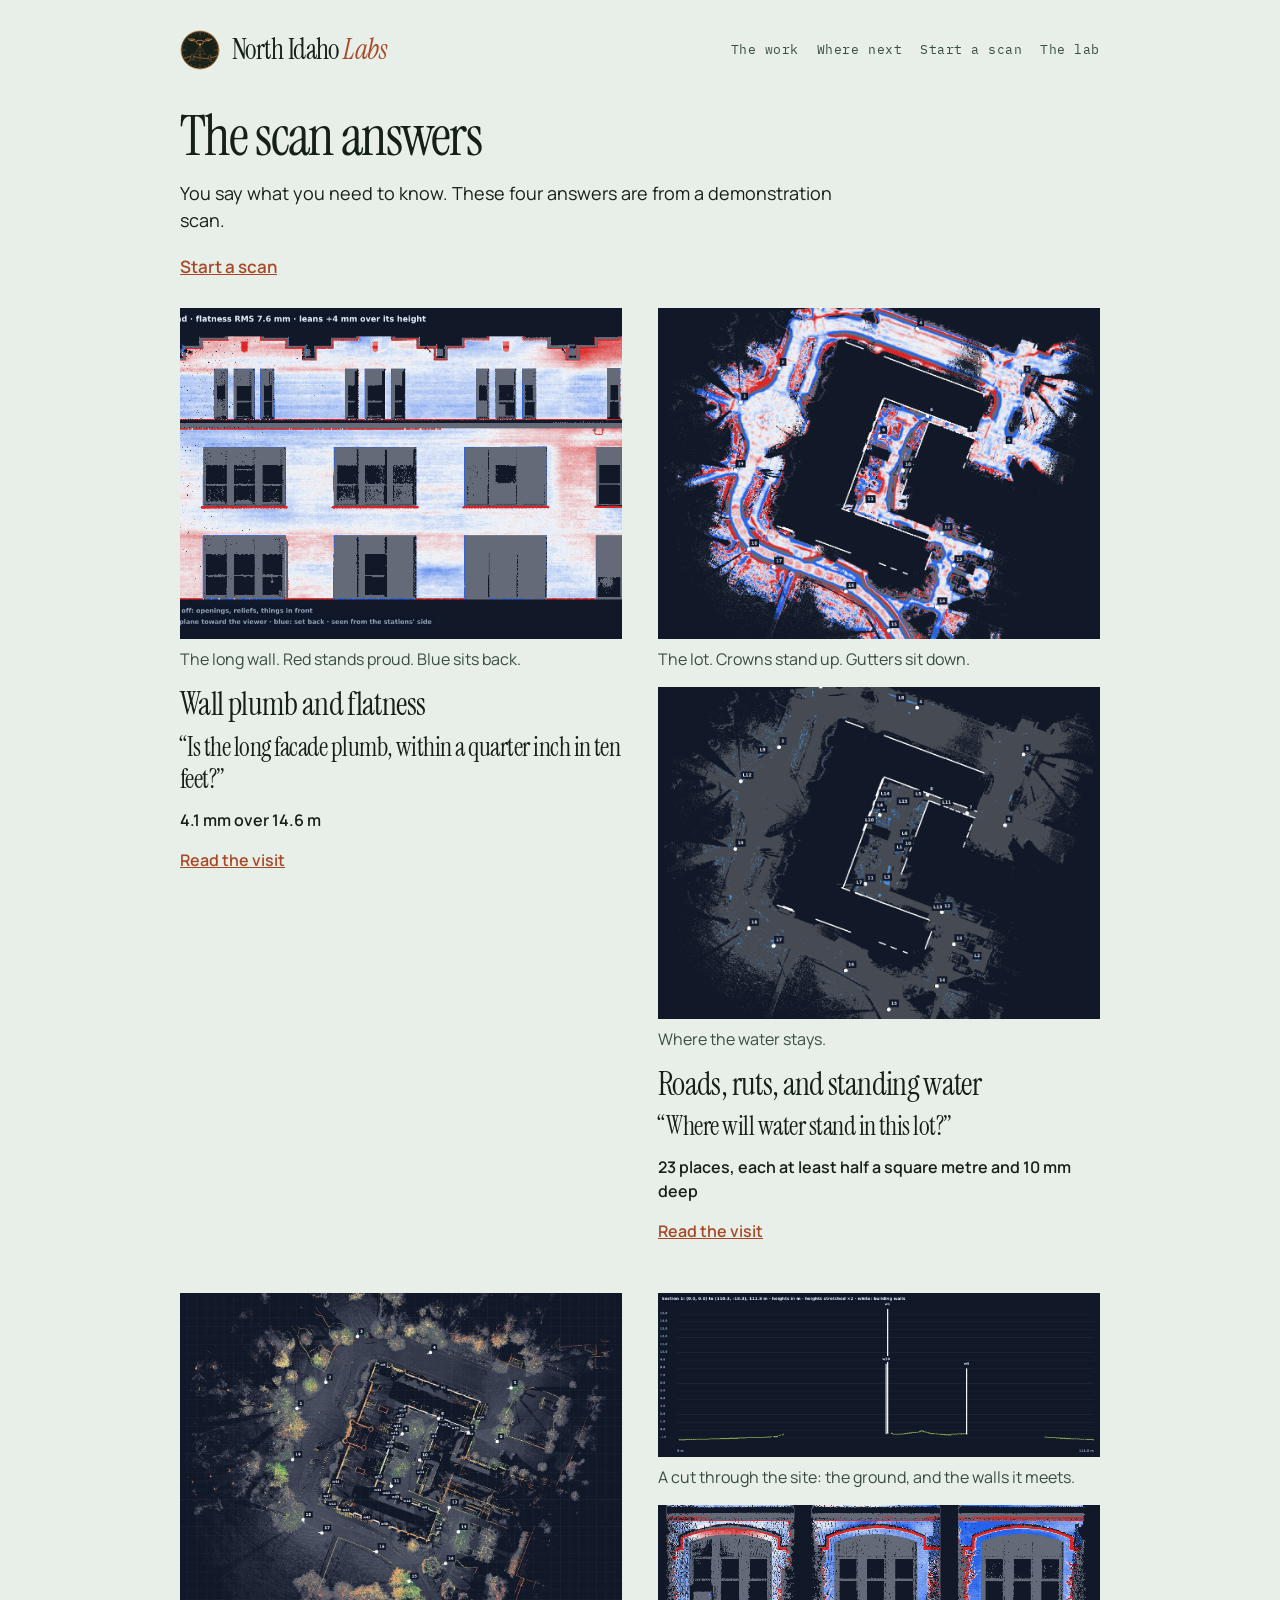
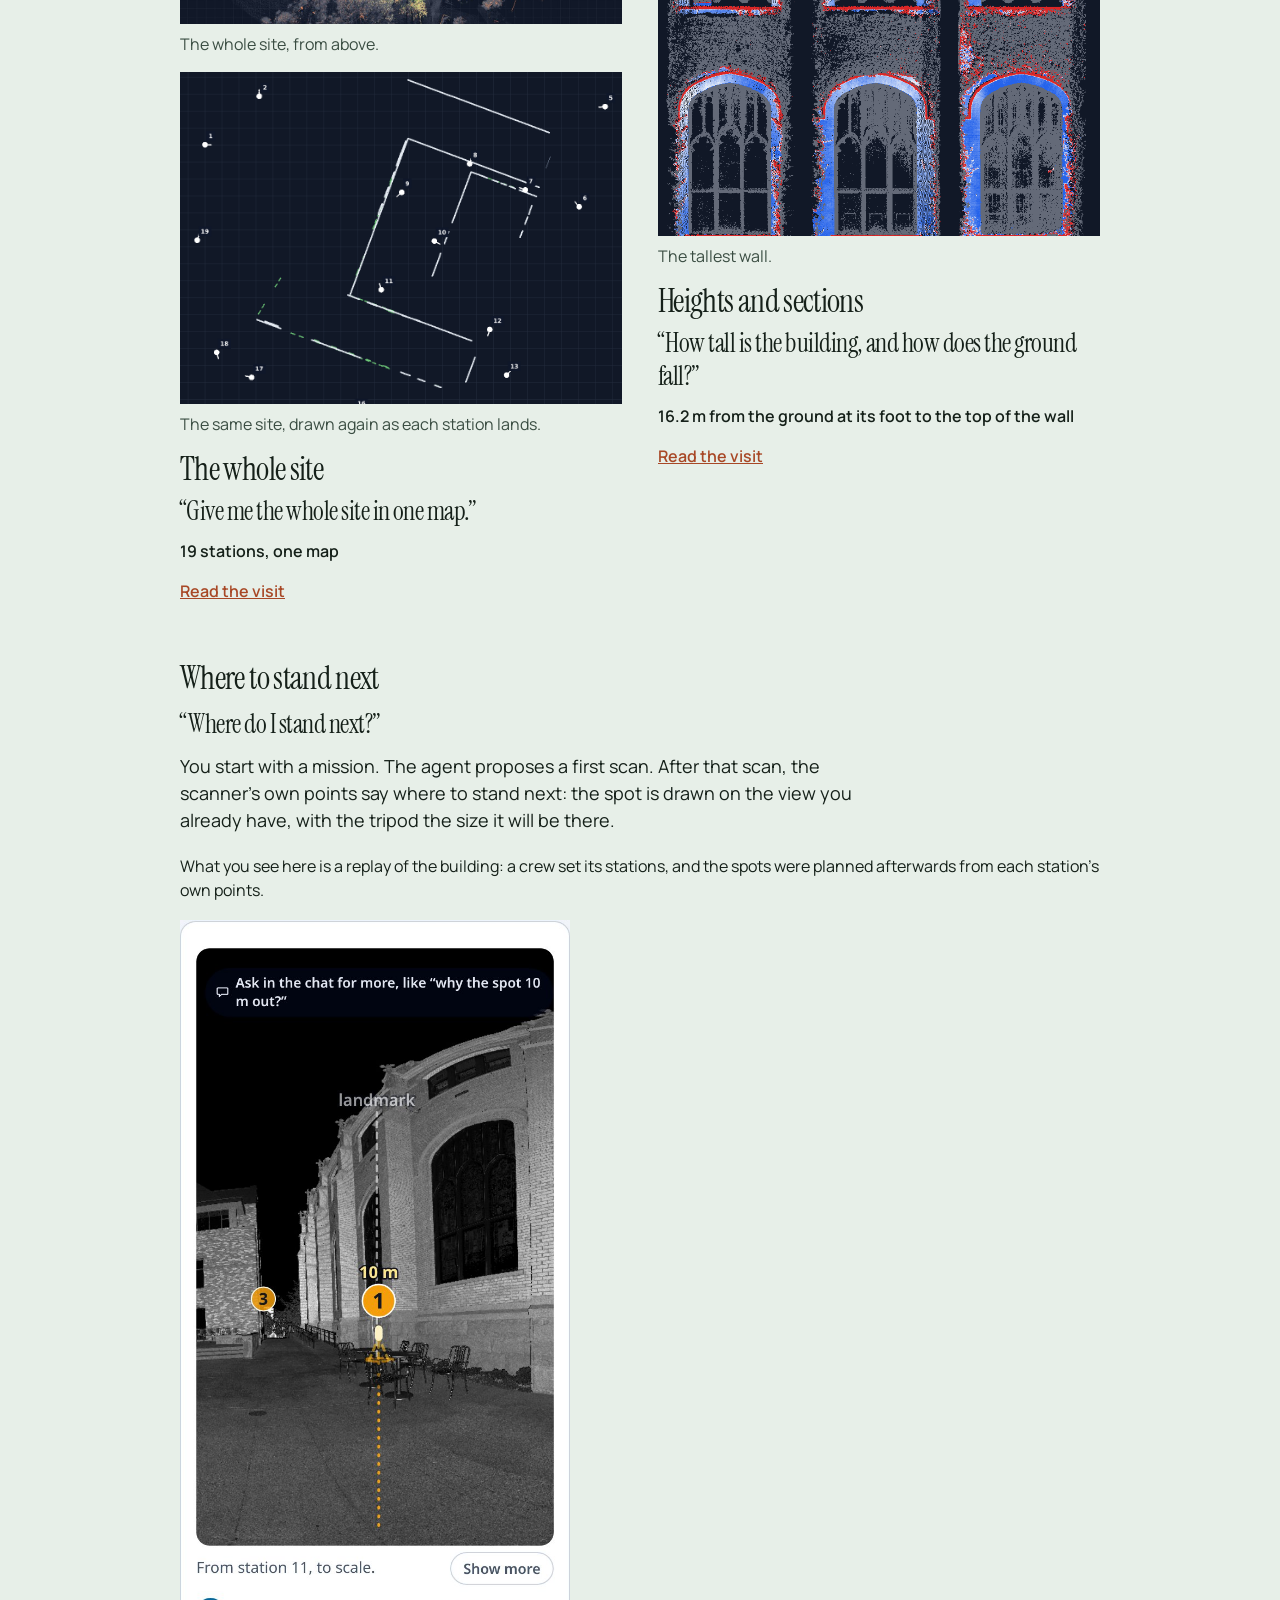
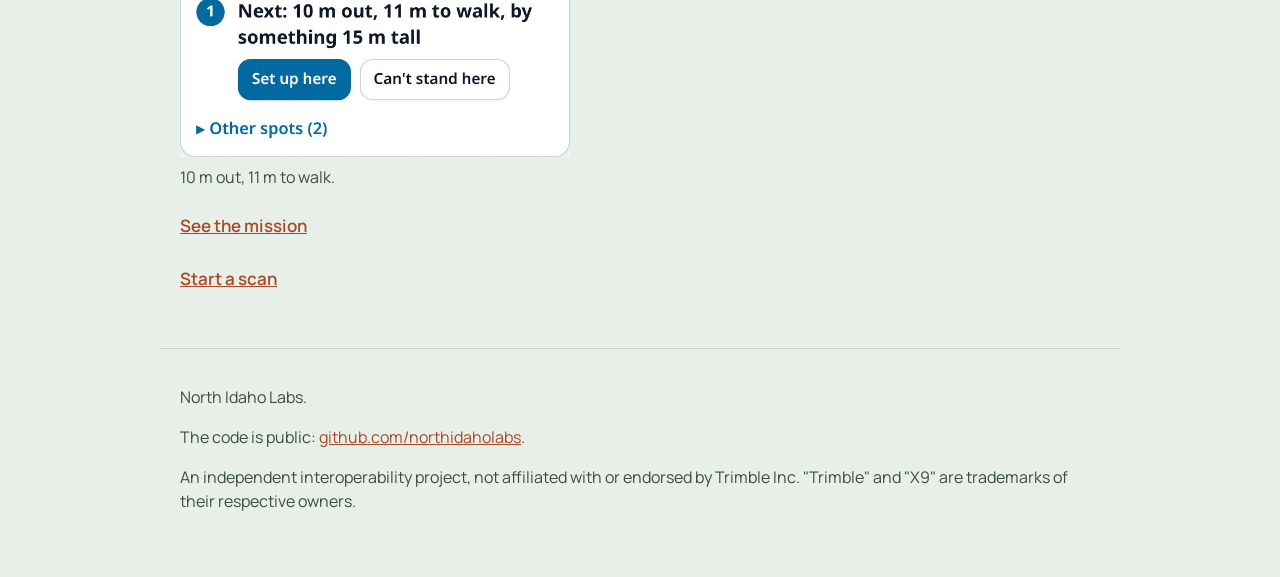
==== index.html @ 5481855c "visit + index: fresh field-app frames from a demonstration scan replay" ====
<!doctype html>
<html lang="en">
<head>
<meta charset="utf-8">
<meta name="viewport" content="width=device-width, initial-scale=1">
<title>The scan answers | North Idaho Labs</title>
<meta name="description" content="You say what the scan has to answer, such as whether a wall is plumb, where water stands, the whole site in one map and the building's height. The answers shown come from a demonstration scan.">
<link rel="canonical" href="https://ai-scan.northidaholabs.com/">
<meta property="og:title" content="The scan answers | North Idaho Labs">
<meta property="og:description" content="You say what the scan has to answer, such as whether a wall is plumb, where water stands, the whole site in one map and the building's height. The answers shown come from a demonstration scan.">
<meta property="og:type" content="website">
<meta property="og:url" content="https://ai-scan.northidaholabs.com/">
<meta property="og:image" content="https://ai-scan.northidaholabs.com/img/wall-w2.png">
<meta property="og:image:alt" content="Heat map of the 44.4 m facade. Red stands proud of the plane. Blue sits back.">
<meta name="twitter:card" content="summary_large_image">
<meta name="twitter:title" content="The scan answers | North Idaho Labs">
<meta name="twitter:description" content="You say what the scan has to answer, such as whether a wall is plumb, where water stands, the whole site in one map and the building's height. The answers shown come from a demonstration scan.">
<meta name="twitter:image" content="https://ai-scan.northidaholabs.com/img/wall-w2.png">
<link rel="preconnect" href="https://fonts.googleapis.com">
<link rel="preconnect" href="https://fonts.gstatic.com" crossorigin>
<link href="https://fonts.googleapis.com/css2?family=Instrument+Serif:ital@0;1&family=Manrope:wght@400;500;600&family=IBM+Plex+Mono:wght@400;500&display=swap" rel="stylesheet">
<link rel="stylesheet" href="style.css">
</head>
<body>
<header class="top">
  <a class="mark home" href="https://northidaholabs.com/" aria-label="North Idaho Labs">
    <img src="img/logo-badge.svg" width="40" height="40" alt="">
    <span class="brand">North Idaho <em>Labs</em></span>
  </a>
  <nav>
    <a href="#work">The work</a>
    <a href="#how">Where next</a>
    <a href="#start">Start a scan</a>
    <a href="https://northidaholabs.com/">The lab</a>
  </nav>
</header>
<main>
<h1>The scan answers</h1>
<p class="lede">You say what you need to know. These four answers are from a demonstration scan.</p>
<p class="ask" id="start"><a href="mailto:contact@northidaholabs.com?subject=Site%20scan&amp;body=Site%20address%3A%0A%0AWhat%20the%20scan%20has%20to%20answer%3A%0A">Start a scan</a></p>

<section class="lead" id="work">
  <article>
    <figure>
      <img src="img/wall-w2.png" alt="Heat map of the 44.4 m facade. Red stands proud of the plane. Blue sits back.">
      <figcaption>The long wall. Red stands proud. Blue sits back.</figcaption>
    </figure>
    <h2>Wall plumb and flatness</h2>
    <blockquote class="prompt">Is the long facade plumb, within a quarter inch in ten feet?</blockquote>
    <p class="metric">4.1 mm over 14.6 m</p>
    <a href="visit.html#facade">Read the visit</a>
  </article>
  <article>
    <figure>
      <img src="img/flatness.png" alt="Plan of the site coloured by local height: road crowns in red, gutters in blue.">
      <figcaption>The lot. Crowns stand up. Gutters sit down.</figcaption>
    </figure>
    <figure>
      <img src="img/low_spots.png" alt="Plan of the site with places where water would stand shaded blue and numbered by volume.">
      <figcaption>Where the water stays.</figcaption>
    </figure>
    <h2>Roads, ruts, and standing water</h2>
    <blockquote class="prompt">Where will water stand in this lot?</blockquote>
    <p class="metric">23 places, each at least half a square metre and 10 mm deep</p>
    <a href="visit.html#water">Read the visit</a>
  </article>
  <article>
    <figure>
      <img src="img/admin-plan.jpg" alt="Top-down view of a demonstration scan of a building, showing all 19 registered stations with numbers and wall labels.">
      <figcaption>The whole site, from above.</figcaption>
    </figure>
    <figure>
      <img src="img/admin-minimap.png" alt="Line map of the site, redrawn as the stations are placed: building walls, vegetation, and numbered stations.">
      <figcaption>The same site, drawn again as each station lands.</figcaption>
    </figure>
    <h2>The whole site</h2>
    <blockquote class="prompt">Give me the whole site in one map.</blockquote>
    <p class="metric">19 stations, one map</p>
    <a href="visit.html#site">Read the visit</a>
  </article>
  <article>
    <figure>
      <img class="section" src="img/section-1.png" alt="Section 112 m long across the site: the ground profile and three building walls up to about 16 m.">
      <figcaption>A cut through the site: the ground, and the walls it meets.</figcaption>
    </figure>
    <figure>
      <img src="img/wall-w6.png" alt="Heat map of a 15 m wall reaching 16.2 m above the ground, the tallest on the site.">
      <figcaption>The tallest wall.</figcaption>
    </figure>
    <h2>Heights and sections</h2>
    <blockquote class="prompt">How tall is the building, and how does the ground fall?</blockquote>
    <p class="metric">16.2 m from the ground at its foot to the top of the wall</p>
    <a href="visit.html#height">Read the visit</a>
  </article>
</section>

<section id="how">
<h2>Where to stand next</h2>
<blockquote class="prompt">Where do I stand next?</blockquote>
<p class="lede">You start with a mission. The agent proposes a first scan. After that scan, the scanner's own points say where to stand next: the spot is drawn on the view you already have, with the tripod the size it will be there.</p>
<p>What you see here is a replay of the building: a crew set its stations, and the spots were planned afterwards from each station's own points.</p>
<figure>
  <img src="img/next-station.jpg" width="358" height="768" style="max-width:390px" alt="Station 11's view in a demonstration scan, with the next spot drawn as a tripod at real size 10 m away, the walking path to it and a nearby landmark.">
  <figcaption>10 m out, 11 m to walk.</figcaption>
</figure>
<p class="ask"><a href="visit.html#mission-run">See the mission</a></p>
<p class="ask"><a href="mailto:contact@northidaholabs.com?subject=Site%20scan&amp;body=Site%20address%3A%0A%0AWhat%20the%20scan%20has%20to%20answer%3A%0A">Start a scan</a></p>
</section>
</main>
<footer>
  <p>North Idaho Labs.</p>
  <p>The code is public: <a href="https://github.com/northidaholabs">github.com/northidaholabs</a>.</p>
  <p>An independent interoperability project, not affiliated with or endorsed by Trimble Inc. "Trimble" and "X9" are trademarks of their respective owners.</p>
</footer>
</body>
</html>
---- style.css ----
:root{
  --night:#121a16;
  --paper:#e7efe8;
  --ink:#152019;
  --soft:#3a4d42;
  --mist:#c5d4cb;
  --copper:#d4894a;
  --ember:#c45c32;
  --ember-ink:#a84826;
}
*{box-sizing:border-box}
html,body{background:var(--paper);color:var(--ink)}
body{
  margin:0;
  font-family:"Manrope",sans-serif;
  font-size:16px;
  line-height:1.5;
}
::selection{background:var(--copper);color:var(--night)}
main,header.top,footer{max-width:960px;margin:0 auto;padding:0 20px}
header.top{
  display:flex;justify-content:space-between;align-items:center;gap:20px;
  padding-top:28px;flex-wrap:wrap;
}
.mark{display:inline-flex;align-items:center;gap:12px;color:inherit;text-decoration:none}
.mark img{width:40px;height:40px;display:block}
.brand{
  font-family:"Instrument Serif",serif;
  font-size:28px;line-height:1;font-weight:400;letter-spacing:-.02em;color:var(--ink);
}
.brand em{font-style:italic;color:var(--ember-ink)}
header.top nav{display:flex;flex-wrap:wrap;gap:8px 18px}
header.top nav a{
  font-family:"IBM Plex Mono",monospace;
  font-size:13px;letter-spacing:.04em;
  color:var(--soft);text-decoration:none;min-height:44px;display:inline-flex;align-items:center;
}
header.top nav a:hover{color:var(--ink)}
h1{
  font-family:"Instrument Serif",serif;
  font-weight:400;
  font-size:clamp(36px,5vw,56px);
  line-height:1.15;
  letter-spacing:-.03em;
  text-wrap:balance;
  margin:32px 0 12px;
}
h2{
  font-family:"Instrument Serif",serif;
  font-weight:400;
  font-size:32px;
  line-height:1.1;
  letter-spacing:-.02em;
  margin:48px 0 12px;
}
h3{
  font-family:"Instrument Serif",serif;
  font-weight:400;
  font-size:26px;
  line-height:1.15;
  letter-spacing:-.02em;
  margin:16px 0 6px;
}
p.lede{font-size:18px;max-width:62ch;margin:0 0 20px}
blockquote.prompt{
  margin:0 0 12px;padding:0;border:0;
  font-family:"Instrument Serif",serif;
  font-size:26px;line-height:1.25;letter-spacing:-.02em;
  font-weight:400;
}
blockquote.prompt::before{content:"\201C"}
blockquote.prompt::after{content:"\201D"}
.muted{color:var(--soft)}
a{color:var(--ember-ink)}
a:hover{color:var(--ink)}
a:focus-visible{outline:2px solid var(--ember);outline-offset:3px}
.legend{display:flex;flex-wrap:wrap;gap:8px 22px;margin:8px 0 20px}
.legend span{display:inline-flex;align-items:baseline;gap:8px}
.tag{
  font-family:"IBM Plex Mono",monospace;
  font-size:13px;letter-spacing:.04em;
  color:var(--soft);
}
.tag.ready{color:var(--ember-ink)}
.group h2{display:block}
.group h2 small{font-family:"Manrope",sans-serif;font-size:16px;color:var(--soft)}
ul.cases{list-style:none;padding:0;margin:0}
ul.cases li{padding:14px 0;border-bottom:1px solid var(--mist);display:block}
ul.cases li .what{display:block}
ul.cases li a.what{color:var(--ink);text-decoration:none}
ul.cases li a.what:hover{color:var(--ember-ink)}
ul.cases li .note{display:block;margin-top:4px;color:var(--soft)}
ul.cases li.ready img{
  width:100%;height:auto;display:block;
  background:var(--night);
  margin:0 0 14px;
}
ul.cases li.ready .go{
  display:inline-flex;align-items:center;min-height:44px;margin-top:4px;
  font-weight:600;text-underline-offset:4px;
}
.work{margin-top:8px}
.pair{display:grid;grid-template-columns:1fr;gap:48px;margin-top:8px}
.offer img{width:100%;height:auto;display:block;background:var(--night)}
.offer p{max-width:36ch;margin:0}
.offer > a{
  display:inline-flex;align-items:center;min-height:44px;margin-top:4px;
  font-weight:600;text-underline-offset:4px;
}
figure{margin:18px 0 24px}
figure img{width:100%;height:auto;display:block;background:var(--night)}
figcaption{color:var(--soft);margin-top:8px;max-width:68ch}
.grid2{display:grid;grid-template-columns:1fr 1fr;gap:24px}
.facts{display:grid;grid-template-columns:repeat(auto-fit,minmax(160px,1fr));gap:20px 24px;margin:8px 0 24px}
.facts b{
  display:block;
  font-family:"Instrument Serif",serif;
  font-weight:400;
  font-size:32px;
  line-height:1.1;
  letter-spacing:-.02em;
}
.facts span{display:block;color:var(--soft);margin-top:4px}
.box{margin:20px 0;max-width:68ch}
.box.caution{color:var(--ink)}
ol.steps{padding-left:1.2em;max-width:68ch}
ol.steps li{margin:8px 0}
table{border-collapse:collapse;width:100%;font-size:15px;margin:12px 0 20px}
th,td{border-bottom:1px solid var(--mist);padding:10px 8px;text-align:left;vertical-align:top}
th{font-weight:600}
.scroll{overflow-x:auto;max-width:100%}
.scroll table{width:max-content;min-width:100%}
main{min-width:0;width:min(960px,100%);overflow-x:clip}
.ask{margin:8px 0 28px}
.ask a{font-weight:600;font-size:17px}
.lead{display:grid;gap:48px;margin:8px 0 8px}
.lead h2{margin:14px 0 8px}
.lead p{max-width:42ch;margin:0}
.lead .metric{margin-top:10px;font-weight:600}
.lead > article > a{display:inline-flex;align-items:center;min-height:44px;margin-top:6px;font-weight:600}
.lead img{width:100%;aspect-ratio:4/3;object-fit:cover;background:var(--night)}
.lead img.section{aspect-ratio:auto;object-fit:contain;height:auto}
.lead figure{margin:0 0 16px}
.group h2{font-size:26px;color:var(--soft);margin-top:32px}
.index{list-style:none;padding:0;margin:0;font-size:16px}
.index li{padding:10px 0;border-bottom:1px solid var(--mist)}
.index .later{color:var(--soft)}
.index .what{display:block}
.index .note{display:block;margin-top:4px}
@media(min-width:800px){
  .lead{grid-template-columns:1fr 1fr;gap:40px 36px;align-items:start}
}
code{font-family:"IBM Plex Mono",monospace;font-size:.92em}
footer{
  border-top:1px solid var(--mist);
  margin-top:56px;padding-top:20px;padding-bottom:48px;
  color:var(--soft);
}
footer a{color:var(--ember-ink)}
@media(max-width:700px){
  .pair,.grid2{grid-template-columns:1fr}
}

/* One mission, as the person sees it: phone frames side by side where there is room. */
.frames{display:grid;grid-template-columns:repeat(auto-fit,minmax(240px,1fr));gap:20px 24px;margin:8px 0 28px}
.frames figure{margin:0}
.frames figure img{max-width:390px;border-radius:14px;border:1px solid rgba(255,255,255,.08)}
.frames figcaption{max-width:none;font-size:15px}
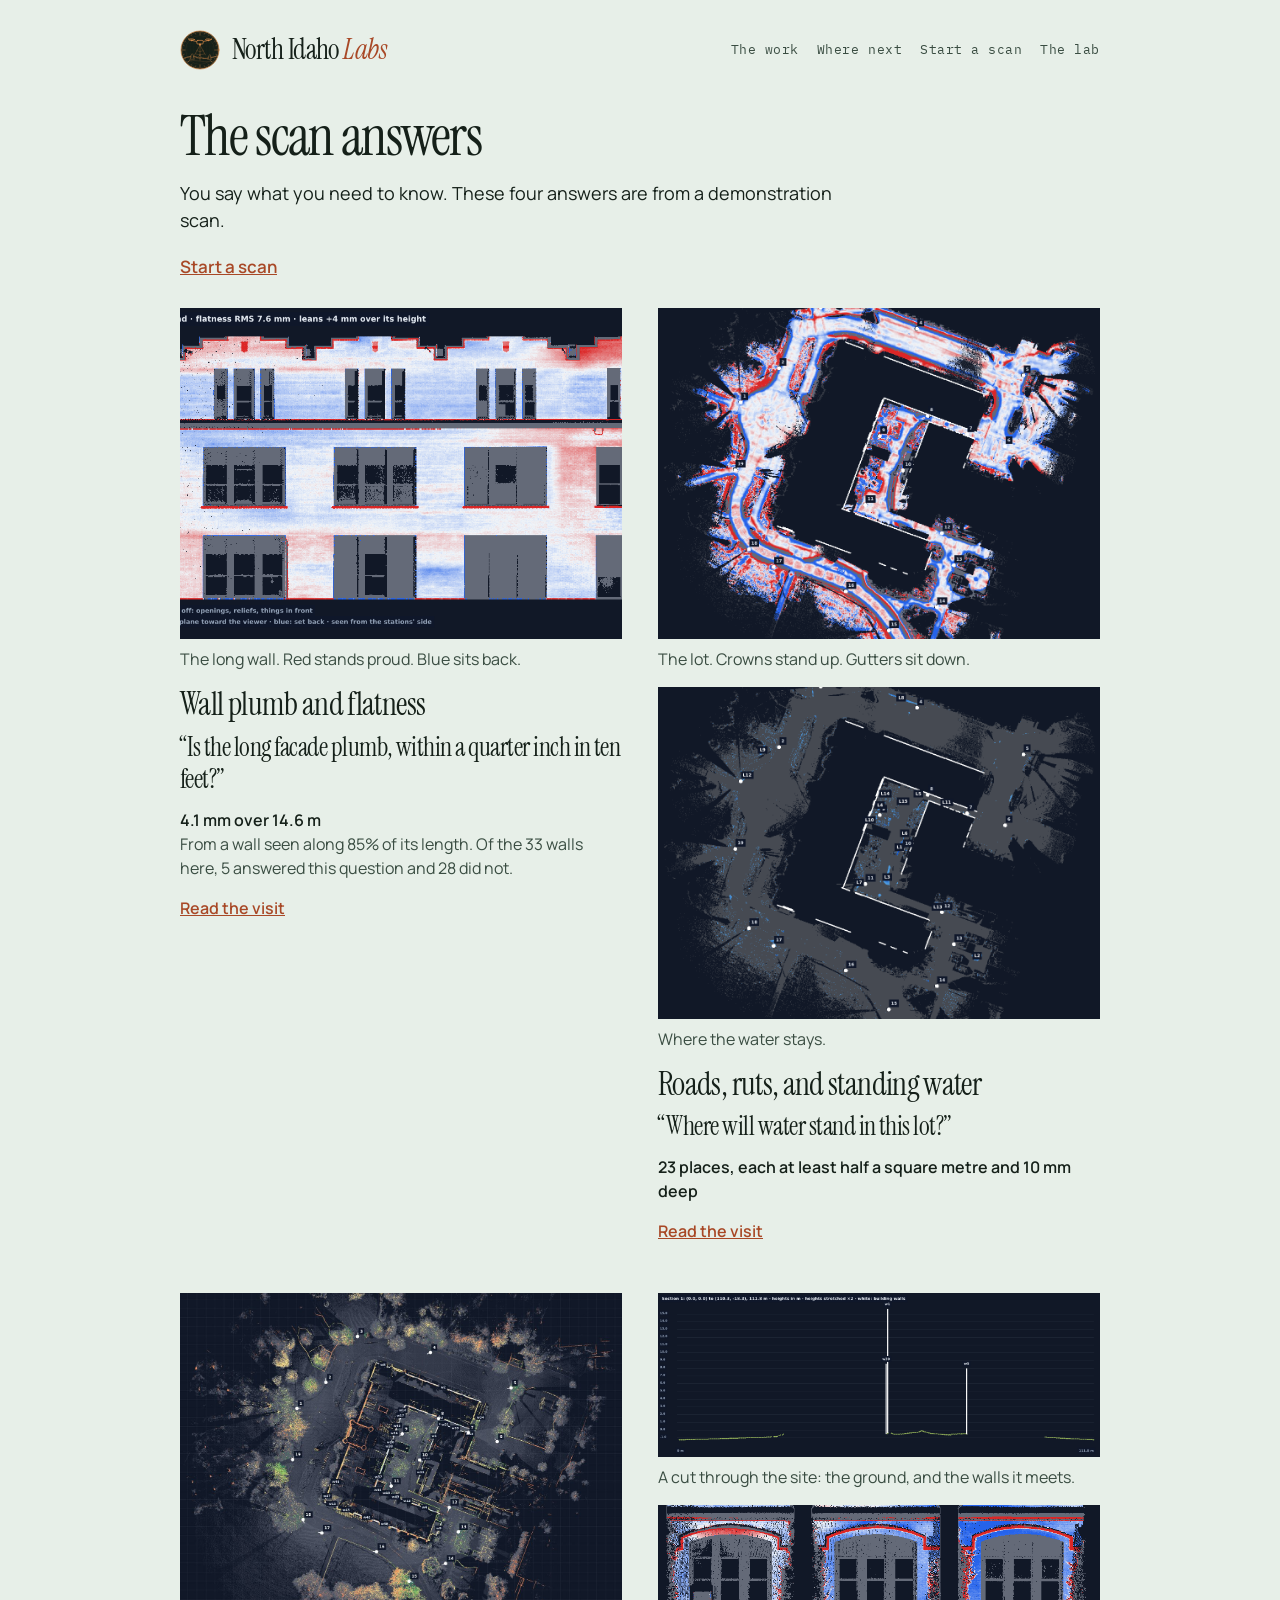
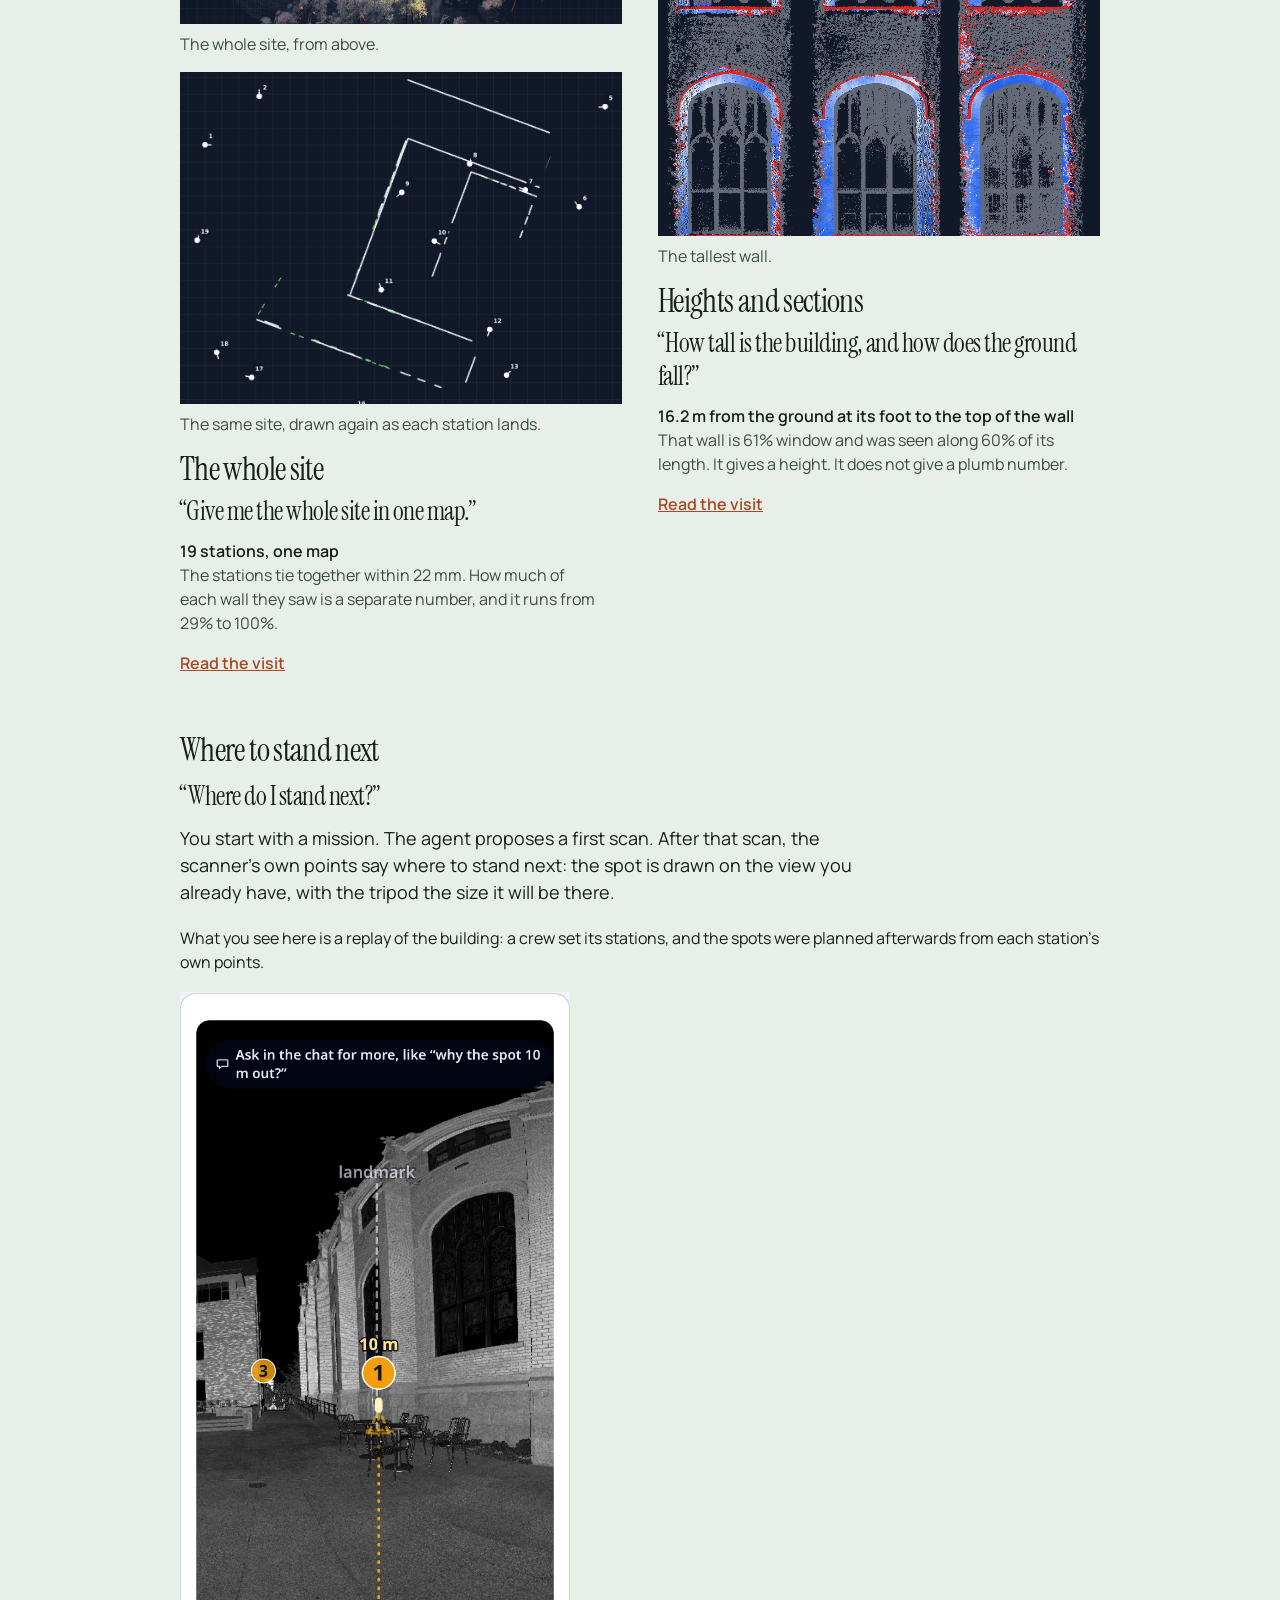
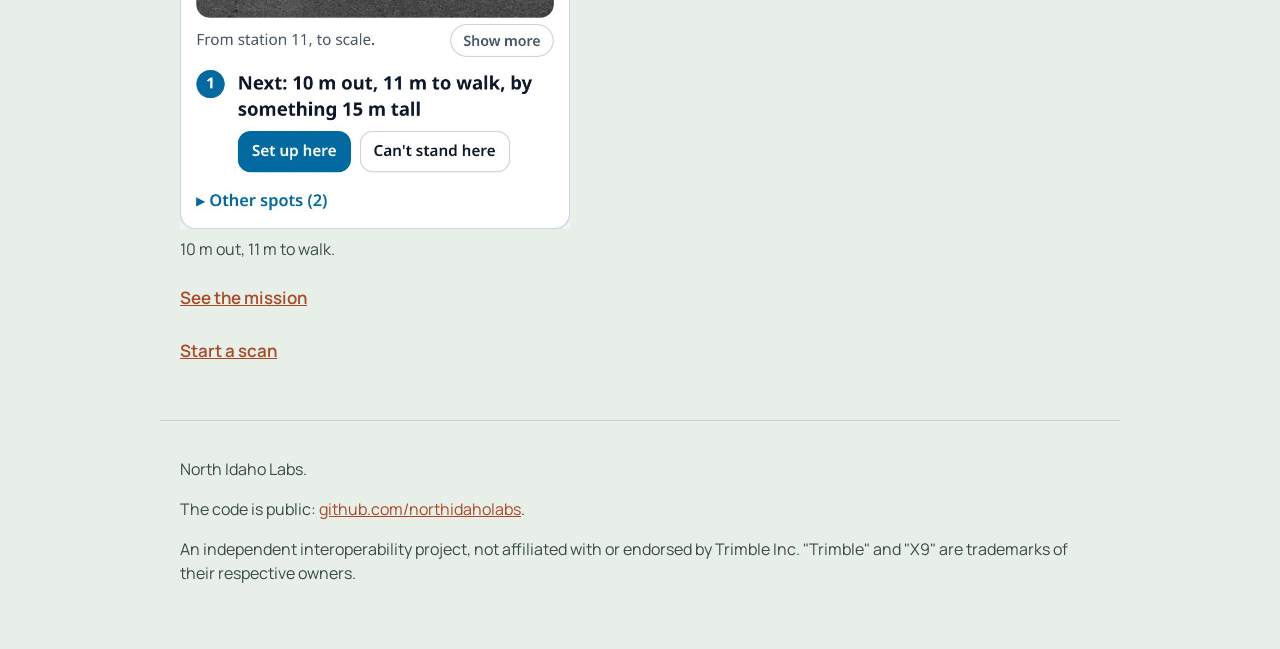
==== commit 395d3a53: "index + walls: say what the scan did not answer The site showed four clean answers and never mention" ====
--- a/index.html
+++ b/index.html
@@ -48,6 +48,7 @@
     <h2>Wall plumb and flatness</h2>
     <blockquote class="prompt">Is the long facade plumb, within a quarter inch in ten feet?</blockquote>
     <p class="metric">4.1 mm over 14.6 m</p>
+    <p class="muted">From a wall seen along 85% of its length. Of the 33 walls here, 5 answered this question and 28 did not.</p>
     <a href="visit.html#facade">Read the visit</a>
   </article>
   <article>
@@ -76,6 +77,7 @@
     <h2>The whole site</h2>
     <blockquote class="prompt">Give me the whole site in one map.</blockquote>
     <p class="metric">19 stations, one map</p>
+    <p class="muted">The stations tie together within 22 mm. How much of each wall they saw is a separate number, and it runs from 29% to 100%.</p>
     <a href="visit.html#site">Read the visit</a>
   </article>
   <article>
@@ -90,6 +92,7 @@
     <h2>Heights and sections</h2>
     <blockquote class="prompt">How tall is the building, and how does the ground fall?</blockquote>
     <p class="metric">16.2 m from the ground at its foot to the top of the wall</p>
+    <p class="muted">That wall is 61% window and was seen along 60% of its length. It gives a height. It does not give a plumb number.</p>
     <a href="visit.html#height">Read the visit</a>
   </article>
 </section>
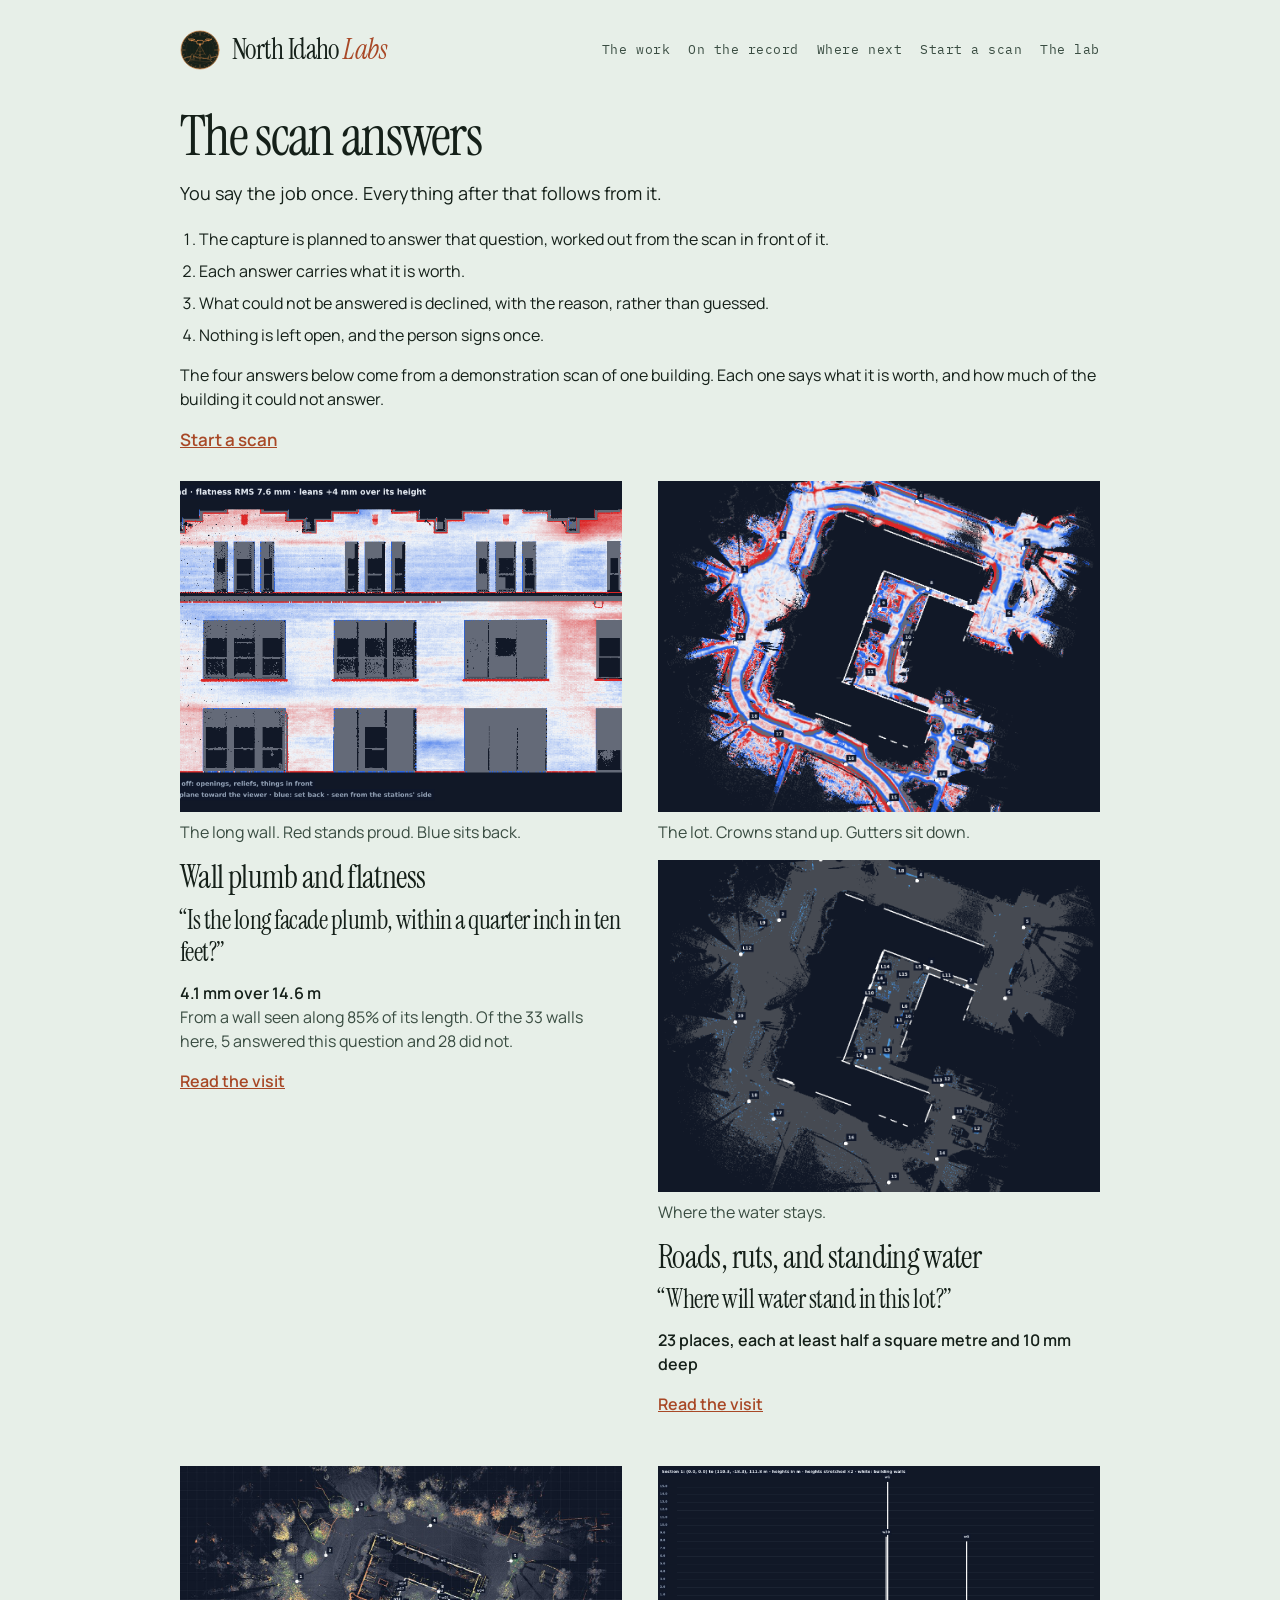
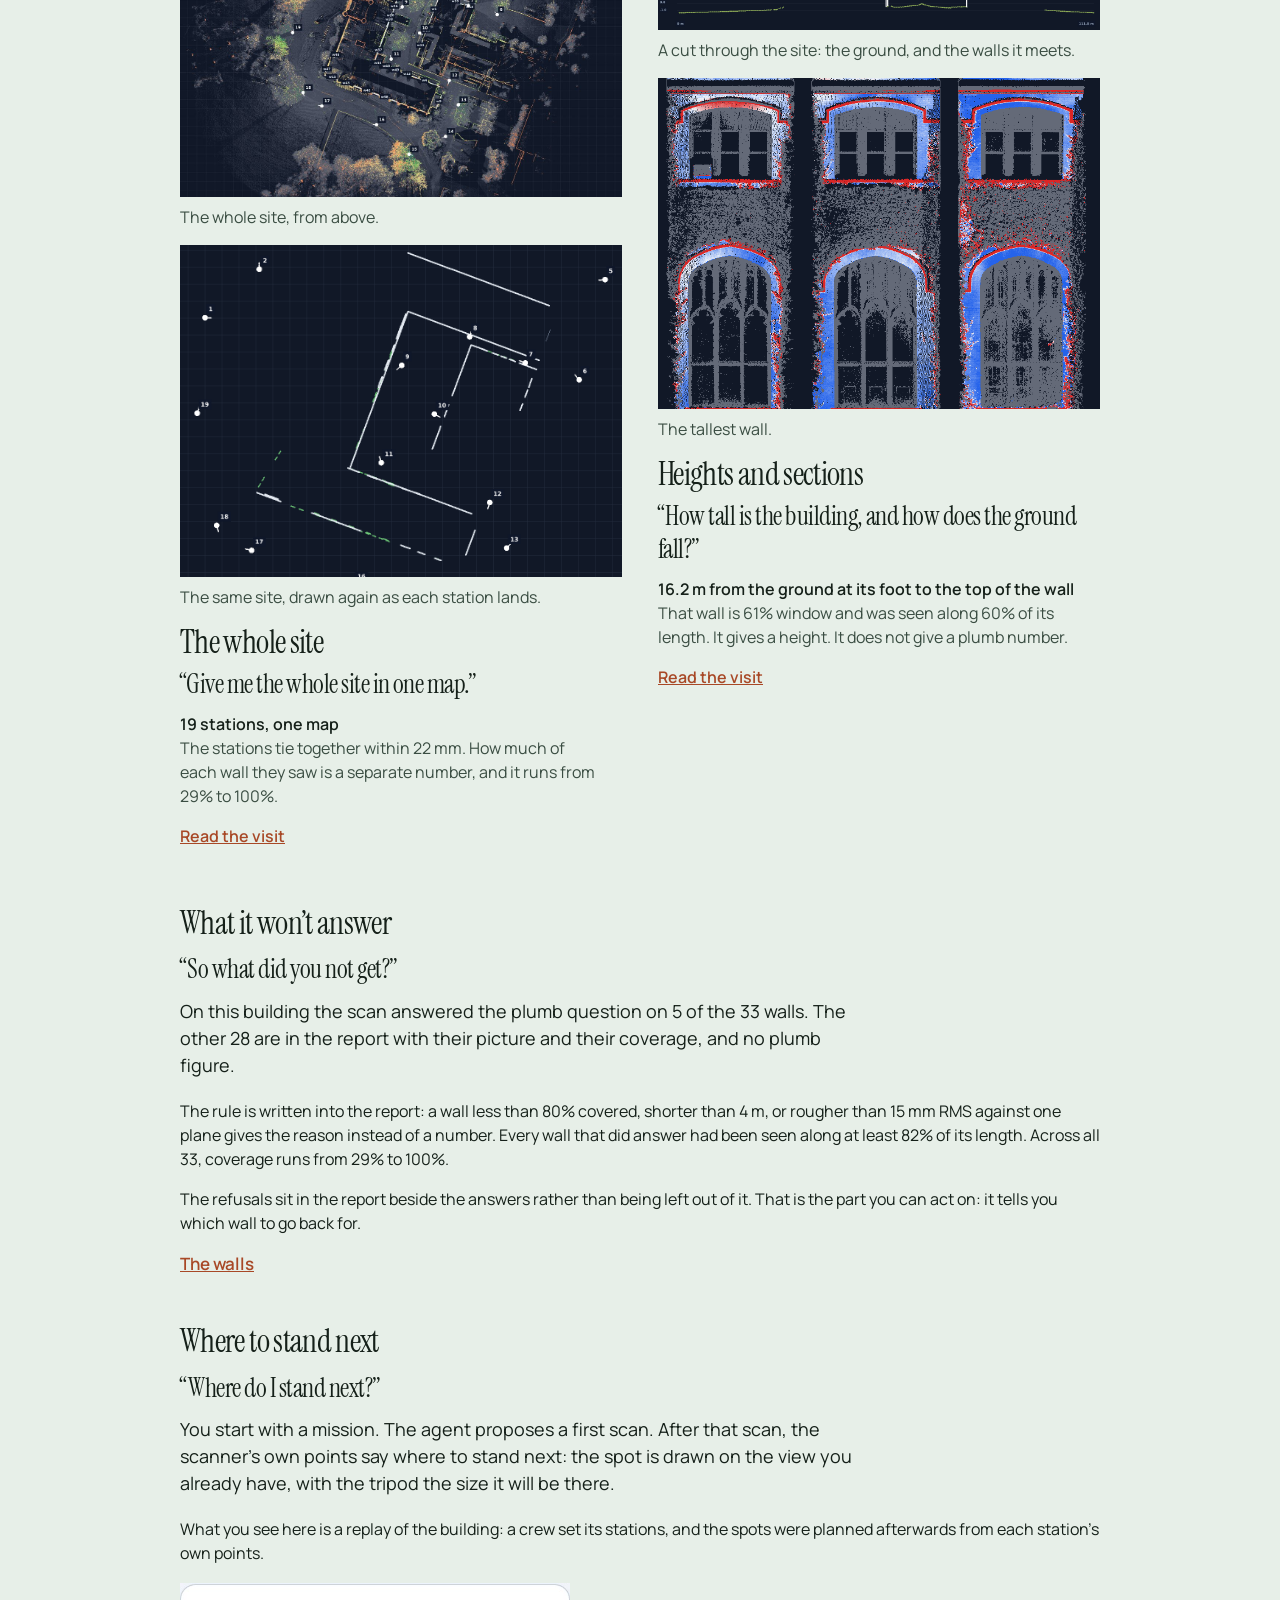
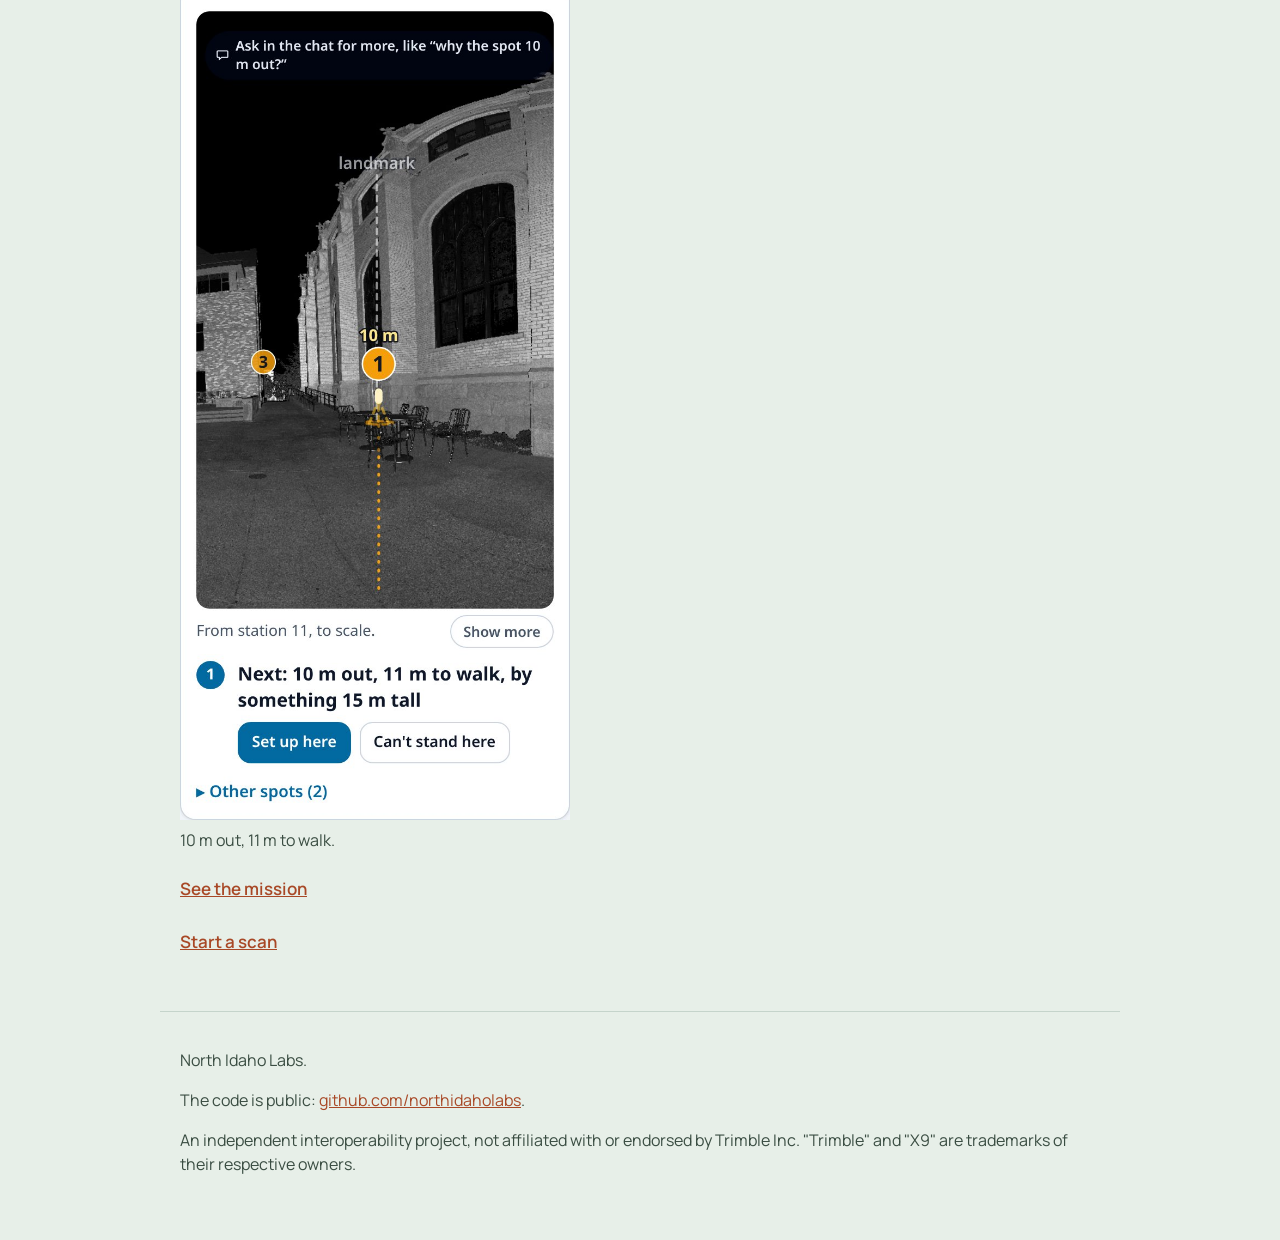
==== commit b13336c2: "index: lead with the chain, not four parallel answers The page showed four outcomes side by side and" ====
--- a/index.html
+++ b/index.html
@@ -29,6 +29,7 @@
   </a>
   <nav>
     <a href="#work">The work</a>
+    <a href="#record">On the record</a>
     <a href="#how">Where next</a>
     <a href="#start">Start a scan</a>
     <a href="https://northidaholabs.com/">The lab</a>
@@ -36,7 +37,14 @@
 </header>
 <main>
 <h1>The scan answers</h1>
-<p class="lede">You say what you need to know. These four answers are from a demonstration scan.</p>
+<p class="lede">You say the job once. Everything after that follows from it.</p>
+<ol class="steps">
+  <li>The capture is planned to answer that question, worked out from the scan in front of it.</li>
+  <li>Each answer carries what it is worth.</li>
+  <li>What could not be answered is declined, with the reason, rather than guessed.</li>
+  <li>Nothing is left open, and the person signs once.</li>
+</ol>
+<p>The four answers below come from a demonstration scan of one building. Each one says what it is worth, and how much of the building it could not answer.</p>
 <p class="ask" id="start"><a href="mailto:contact@northidaholabs.com?subject=Site%20scan&amp;body=Site%20address%3A%0A%0AWhat%20the%20scan%20has%20to%20answer%3A%0A">Start a scan</a></p>
 
 <section class="lead" id="work">
@@ -97,6 +105,15 @@
   </article>
 </section>
 
+<section id="record">
+<h2>What it won’t answer</h2>
+<blockquote class="prompt">So what did you not get?</blockquote>
+<p class="lede">On this building the scan answered the plumb question on 5 of the 33 walls. The other 28 are in the report with their picture and their coverage, and no plumb figure.</p>
+<p>The rule is written into the report: a wall less than 80% covered, shorter than 4 m, or rougher than 15 mm RMS against one plane gives the reason instead of a number. Every wall that did answer had been seen along at least 82% of its length. Across all 33, coverage runs from 29% to 100%.</p>
+<p>The refusals sit in the report beside the answers rather than being left out of it. That is the part you can act on: it tells you which wall to go back for.</p>
+<p class="ask"><a href="walls.html">The walls</a></p>
+</section>
+
 <section id="how">
 <h2>Where to stand next</h2>
 <blockquote class="prompt">Where do I stand next?</blockquote>
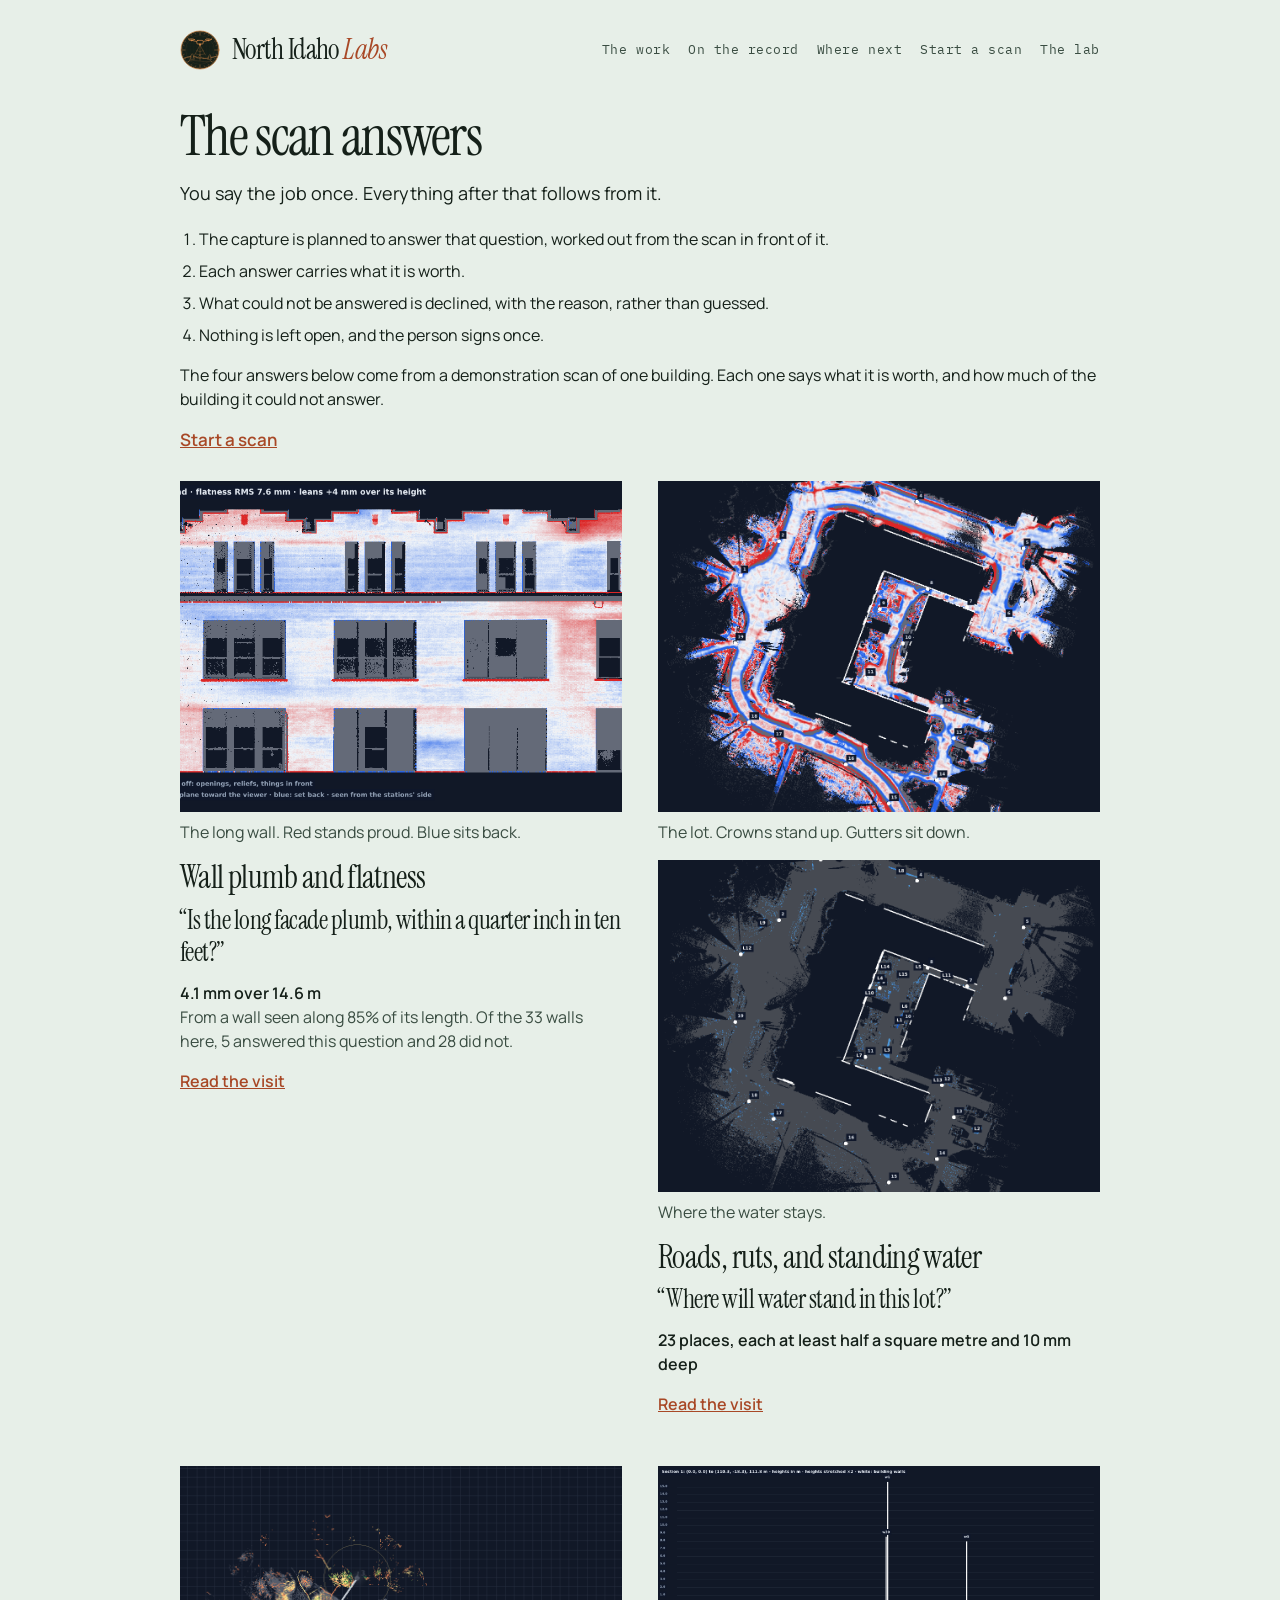
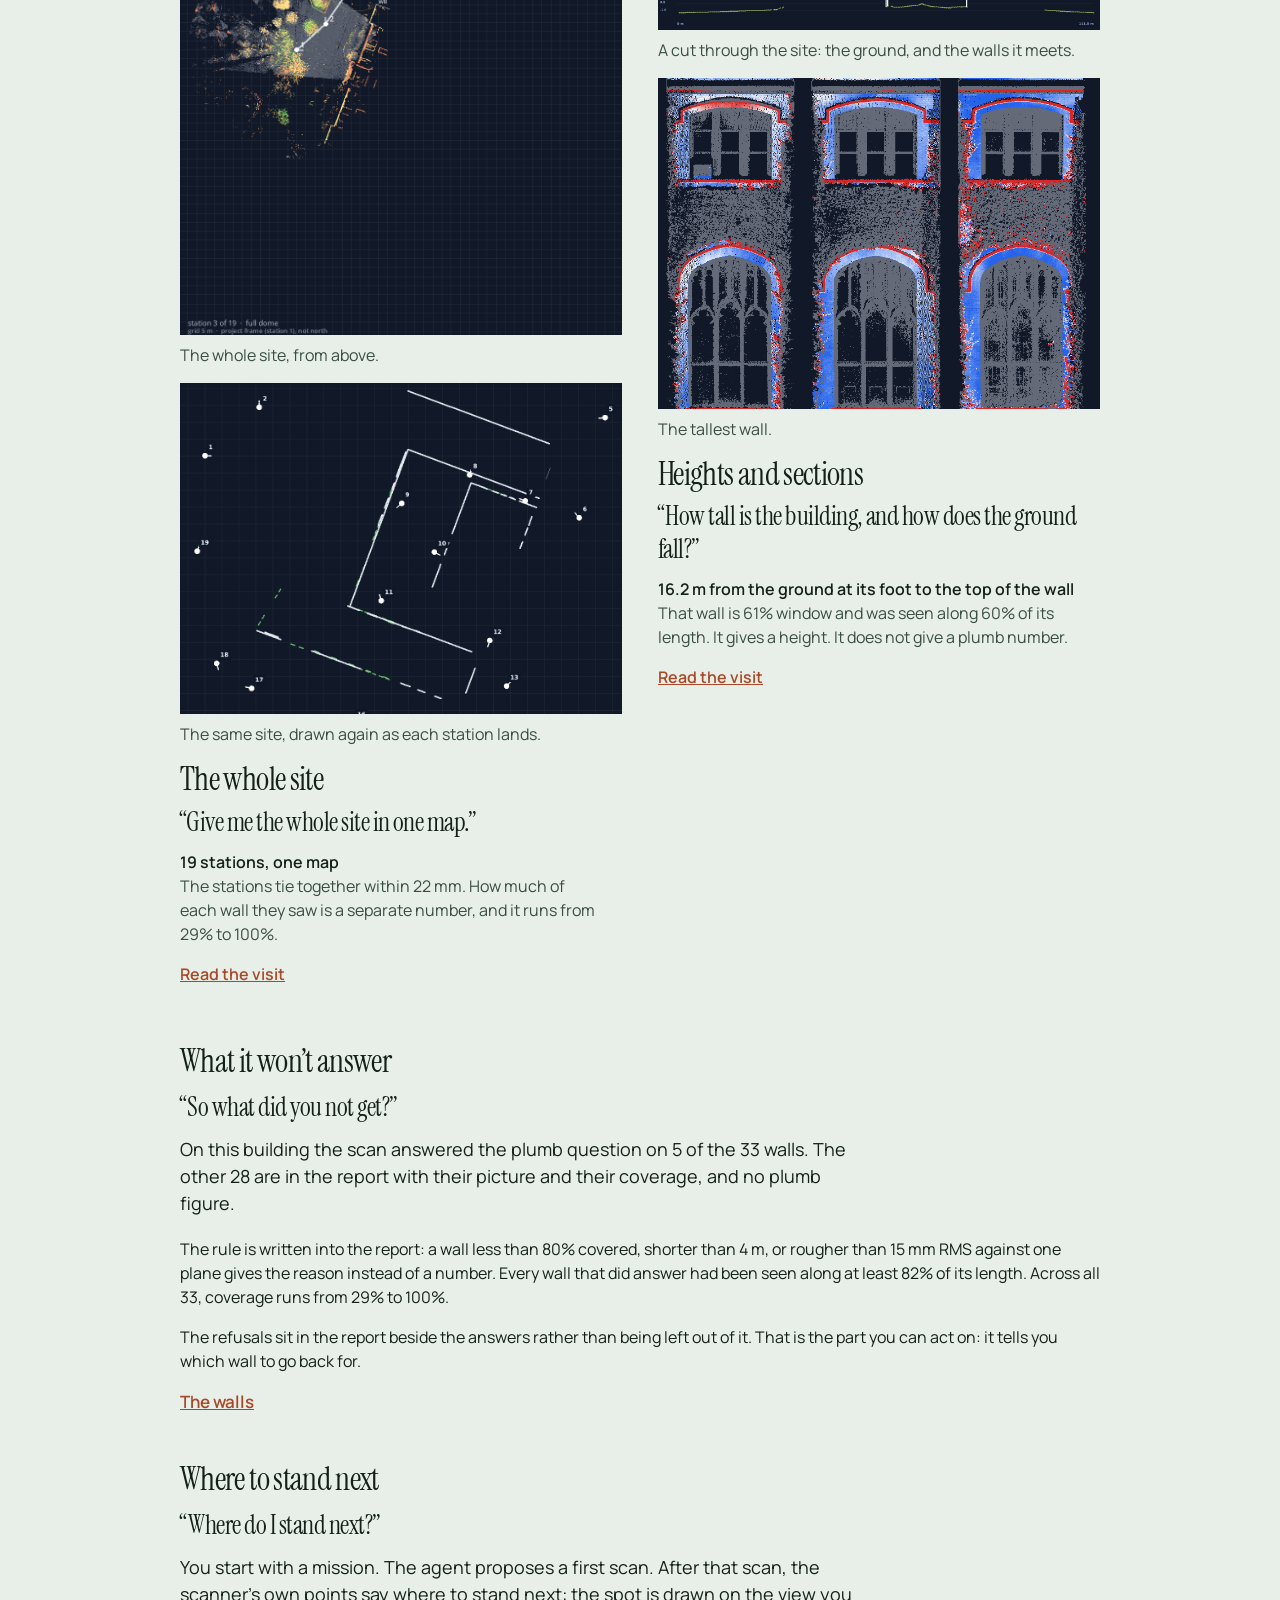
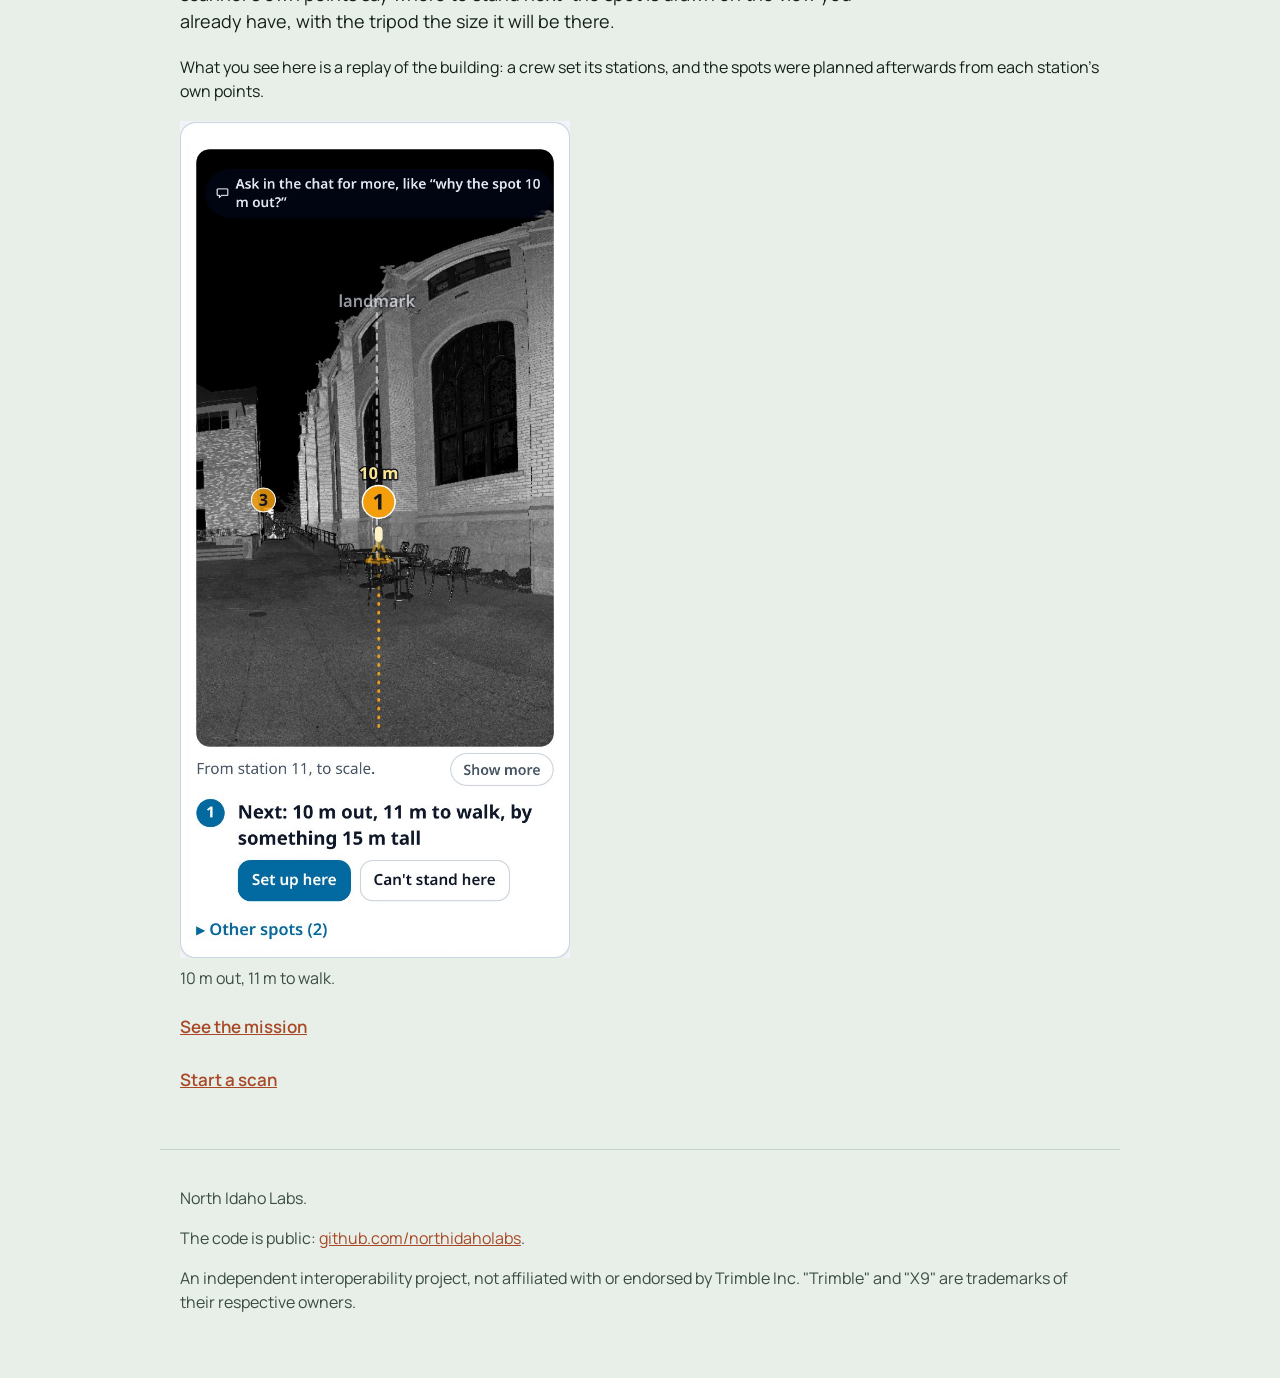
==== commit f89b7723: "Play the station path on the site map, in place of the still. The finished plan stays for anyone who" ====
--- a/index.html
+++ b/index.html
@@ -75,7 +75,10 @@
   </article>
   <article>
     <figure>
-      <img src="img/admin-plan.jpg" alt="Top-down view of a demonstration scan of a building, showing all 19 registered stations with numbers and wall labels.">
+      <picture>
+        <source srcset="img/admin-plan.jpg" media="(prefers-reduced-motion: reduce)">
+        <img class="plan" src="img/admin-scan.gif" alt="A demonstration scan of a building. The path draws across the 19 stations and the cloud fills in behind it.">
+      </picture>
       <figcaption>The whole site, from above.</figcaption>
     </figure>
     <figure>
--- a/style.css
+++ b/style.css
@@ -108,6 +108,7 @@
   font-weight:600;text-underline-offset:4px;
 }
 figure{margin:18px 0 24px}
+figure picture{display:block}
 figure img{width:100%;height:auto;display:block;background:var(--night)}
 figcaption{color:var(--soft);margin-top:8px;max-width:68ch}
 .grid2{display:grid;grid-template-columns:1fr 1fr;gap:24px}
@@ -139,7 +140,7 @@
 .lead .metric{margin-top:10px;font-weight:600}
 .lead > article > a{display:inline-flex;align-items:center;min-height:44px;margin-top:6px;font-weight:600}
 .lead img{width:100%;aspect-ratio:4/3;object-fit:cover;background:var(--night)}
-.lead img.section{aspect-ratio:auto;object-fit:contain;height:auto}
+.lead img.section,.lead img.plan{aspect-ratio:auto;object-fit:contain;height:auto}
 .lead figure{margin:0 0 16px}
 .group h2{font-size:26px;color:var(--soft);margin-top:32px}
 .index{list-style:none;padding:0;margin:0;font-size:16px}
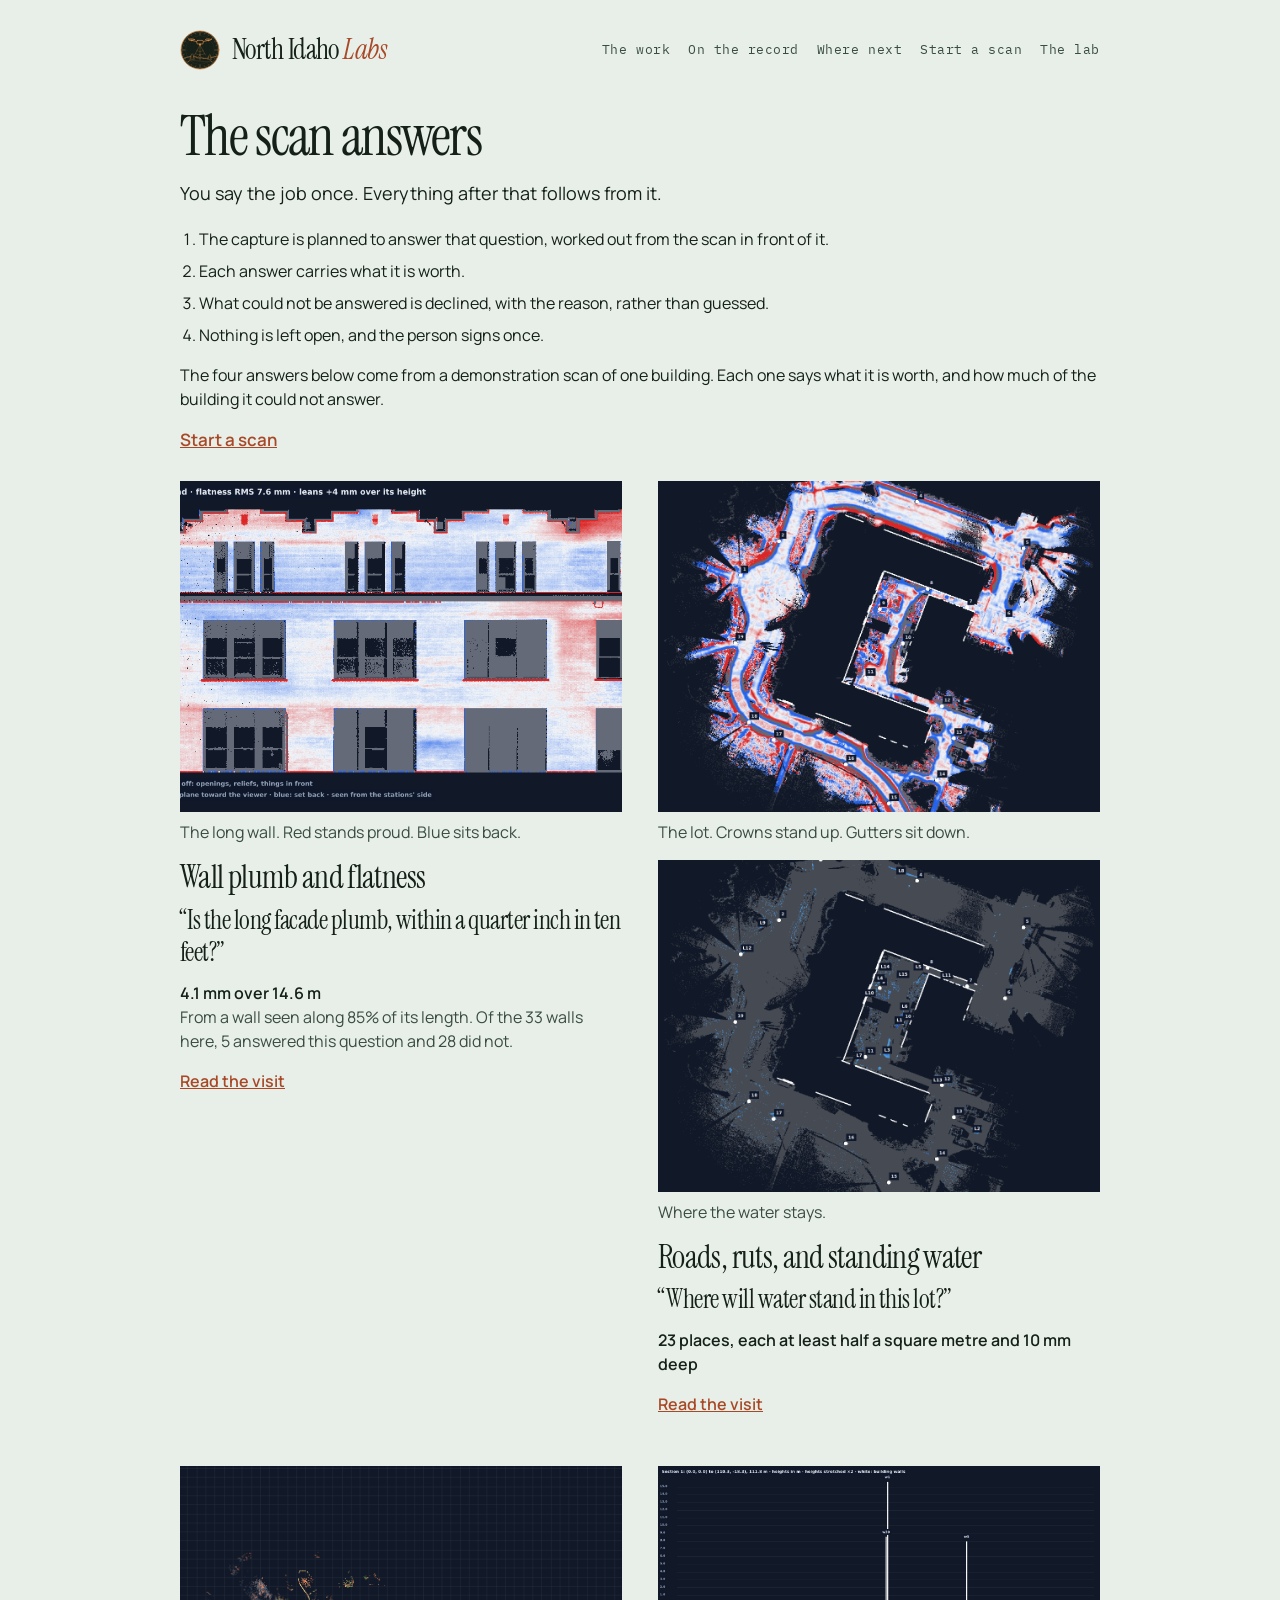
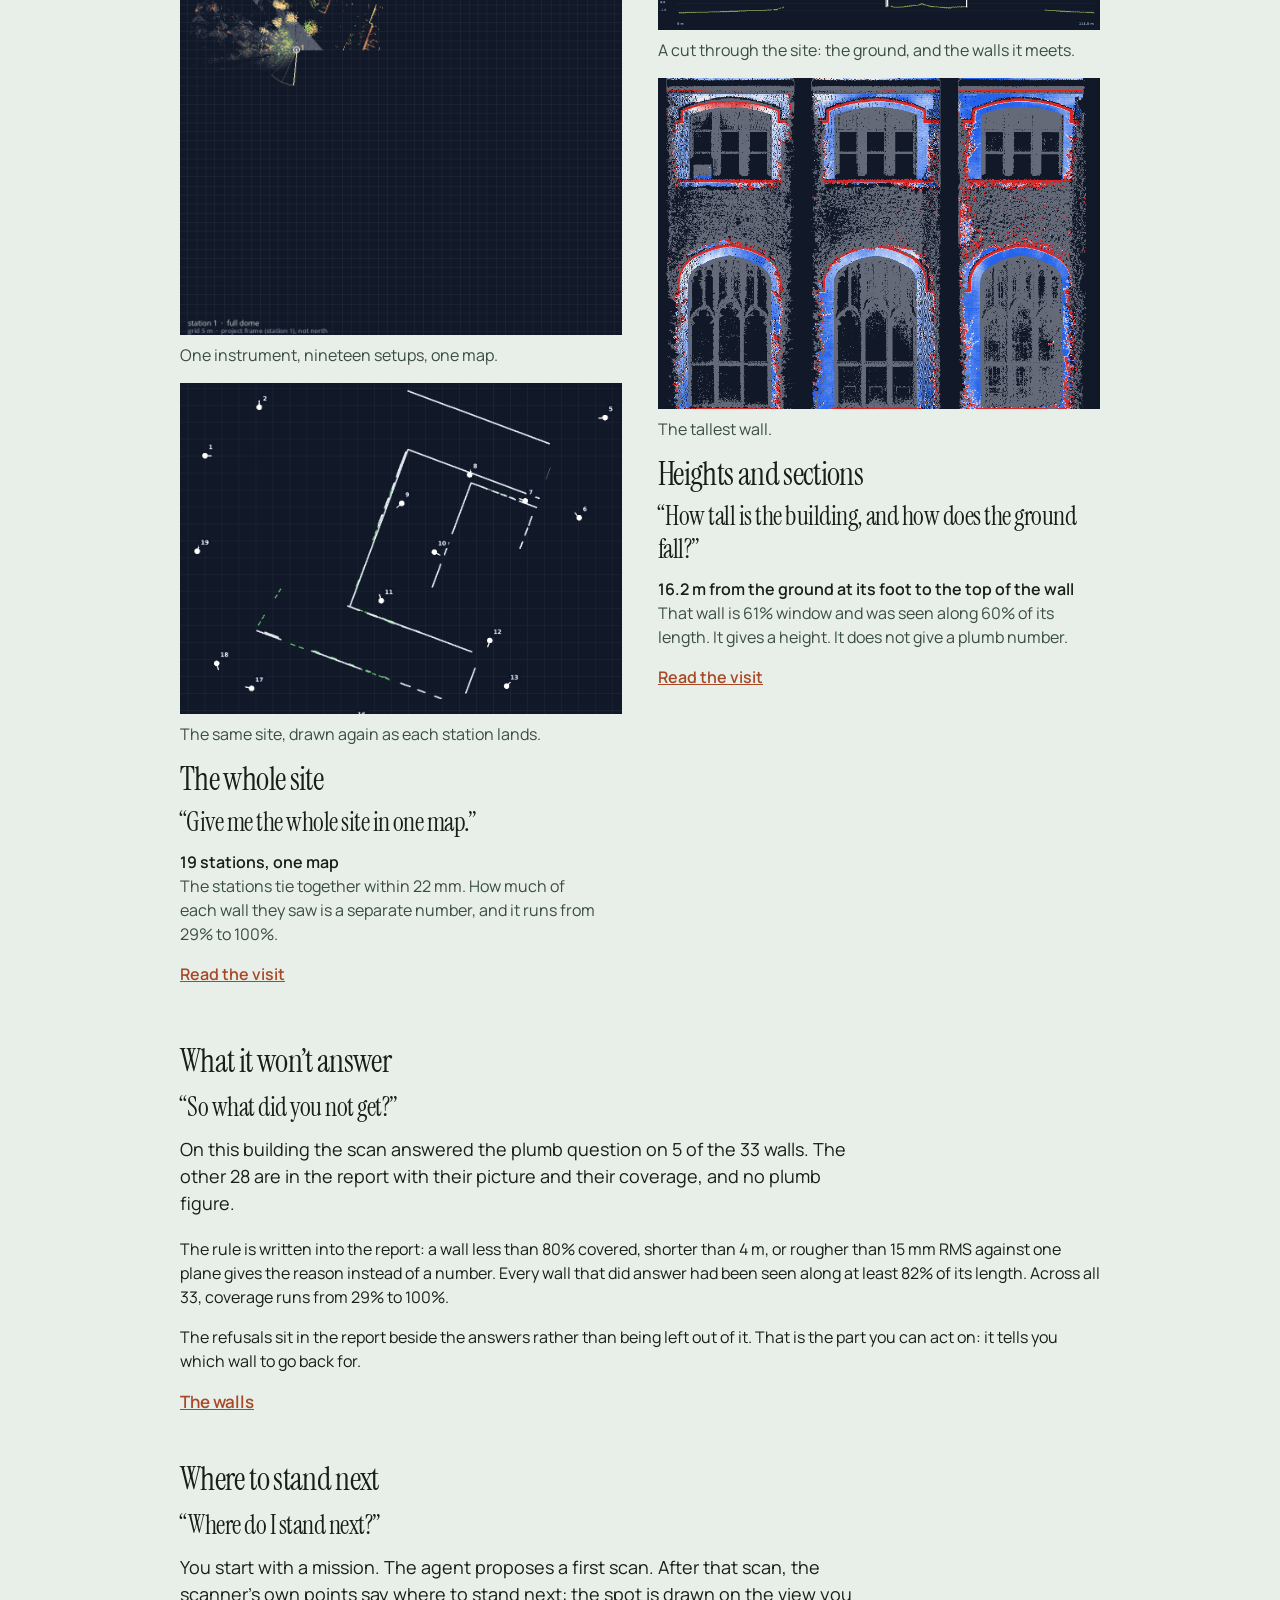
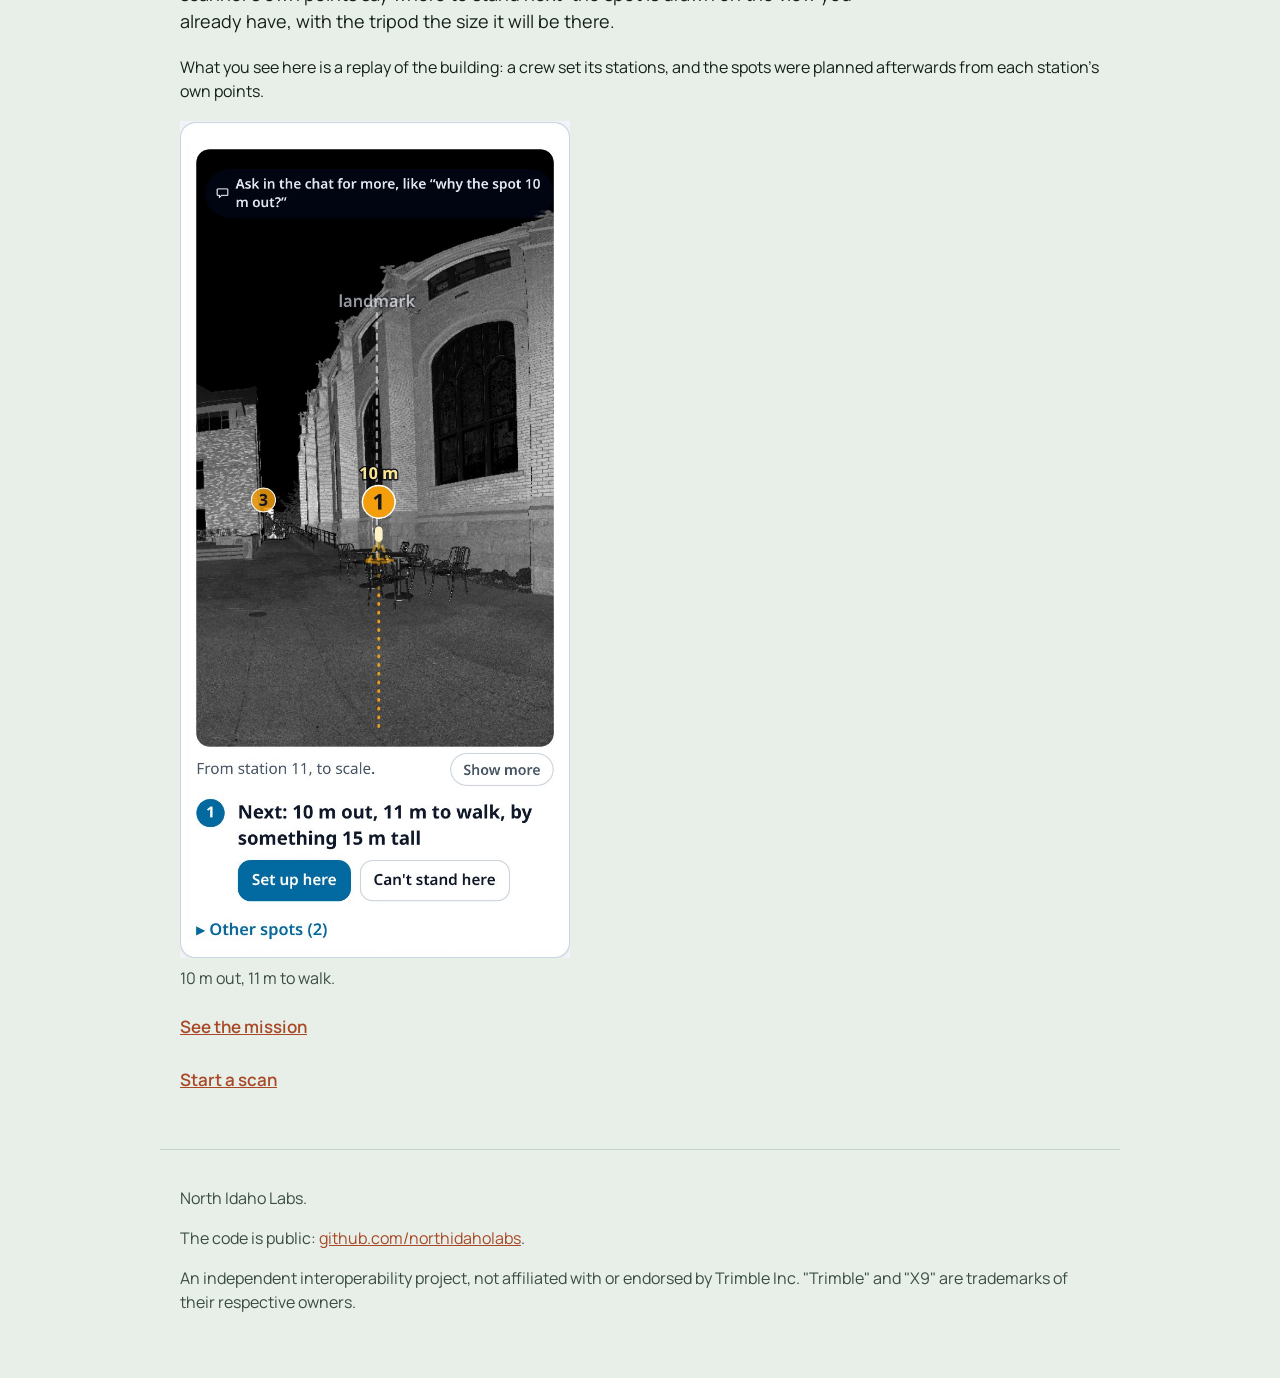
==== commit 9f9176ee: "Show one instrument moving from setup to setup, the dome joining the map only after it arrives. Co-a" ====
--- a/index.html
+++ b/index.html
@@ -77,9 +77,9 @@
     <figure>
       <picture>
         <source srcset="img/admin-plan.jpg" media="(prefers-reduced-motion: reduce)">
-        <img class="plan" src="img/admin-scan.gif" alt="A demonstration scan of a building. The path draws across the 19 stations and the cloud fills in behind it.">
+        <img class="plan" src="img/admin-scan.gif" alt="A demonstration scan of a building. One instrument moves through the nineteen setups, and at each stop the dome it measured joins the map.">
       </picture>
-      <figcaption>The whole site, from above.</figcaption>
+      <figcaption>One instrument, nineteen setups, one map.</figcaption>
     </figure>
     <figure>
       <img src="img/admin-minimap.png" alt="Line map of the site, redrawn as the stations are placed: building walls, vegetation, and numbered stations.">
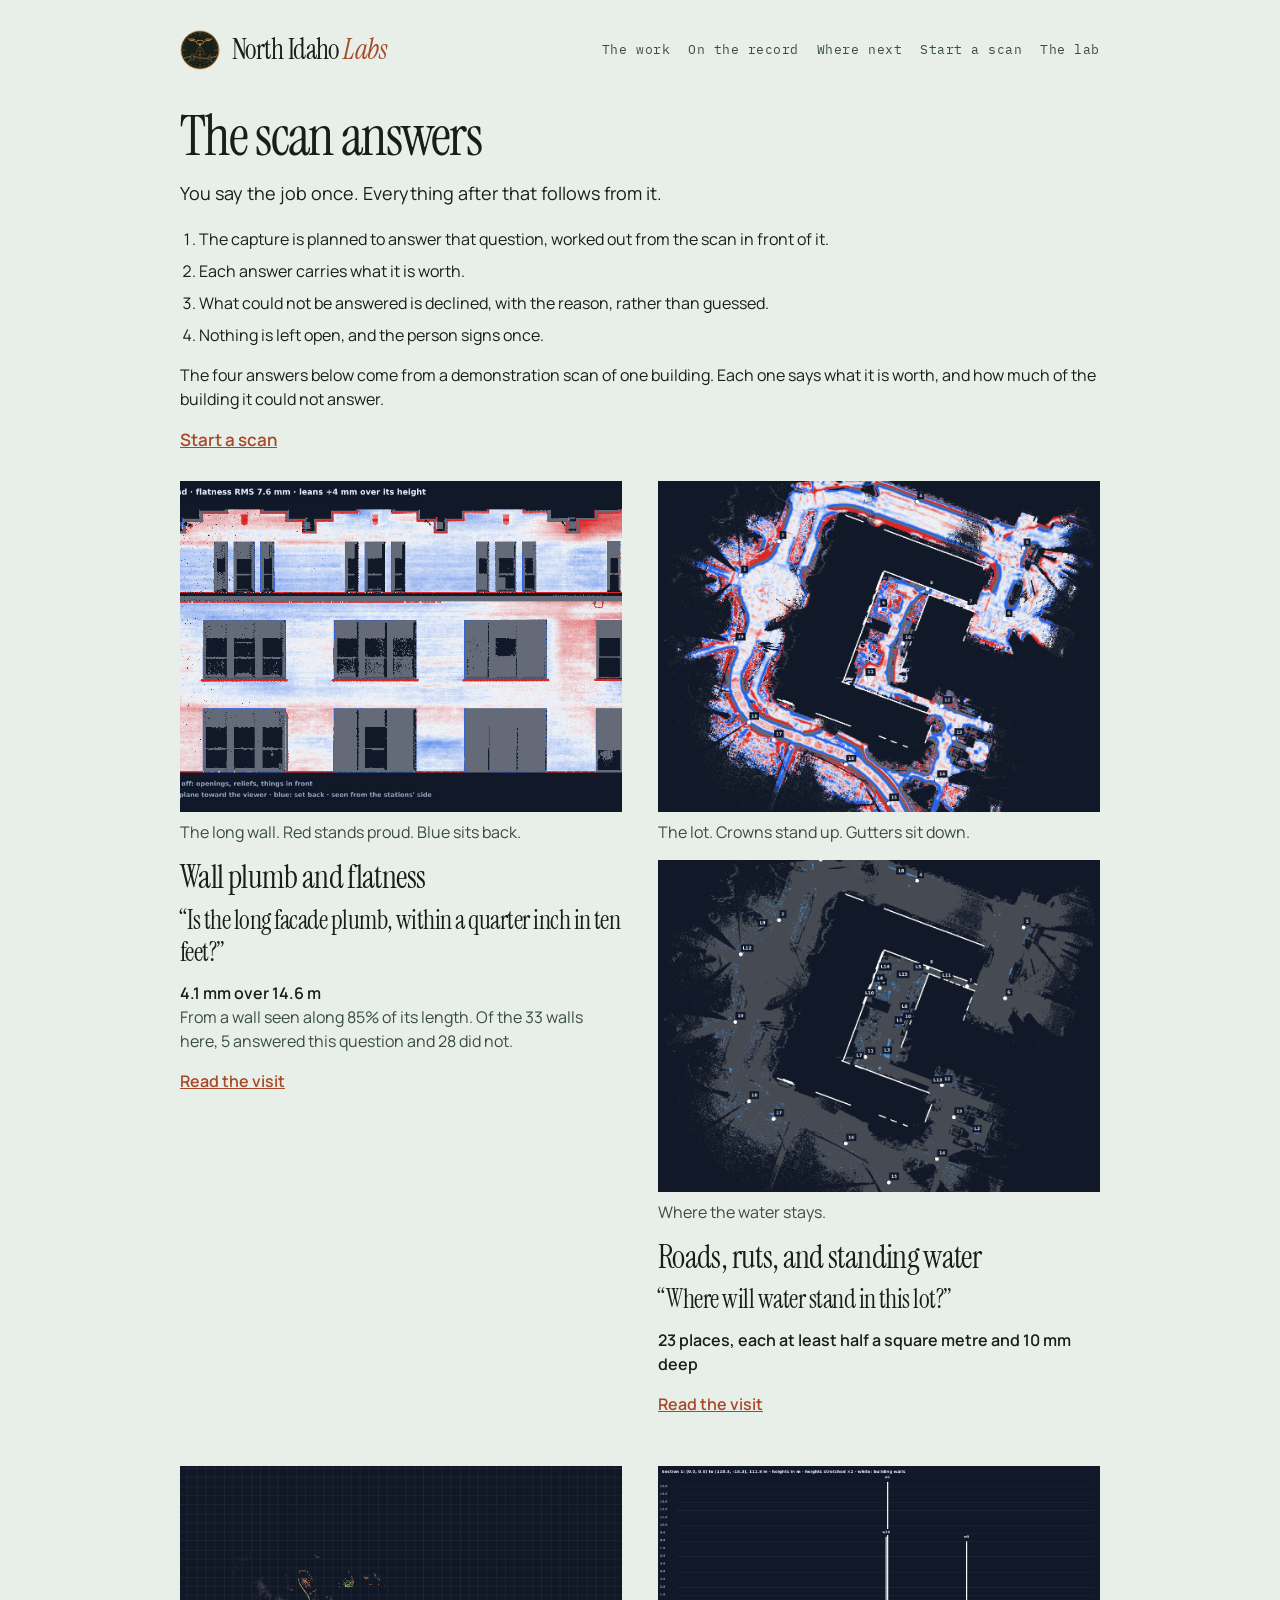
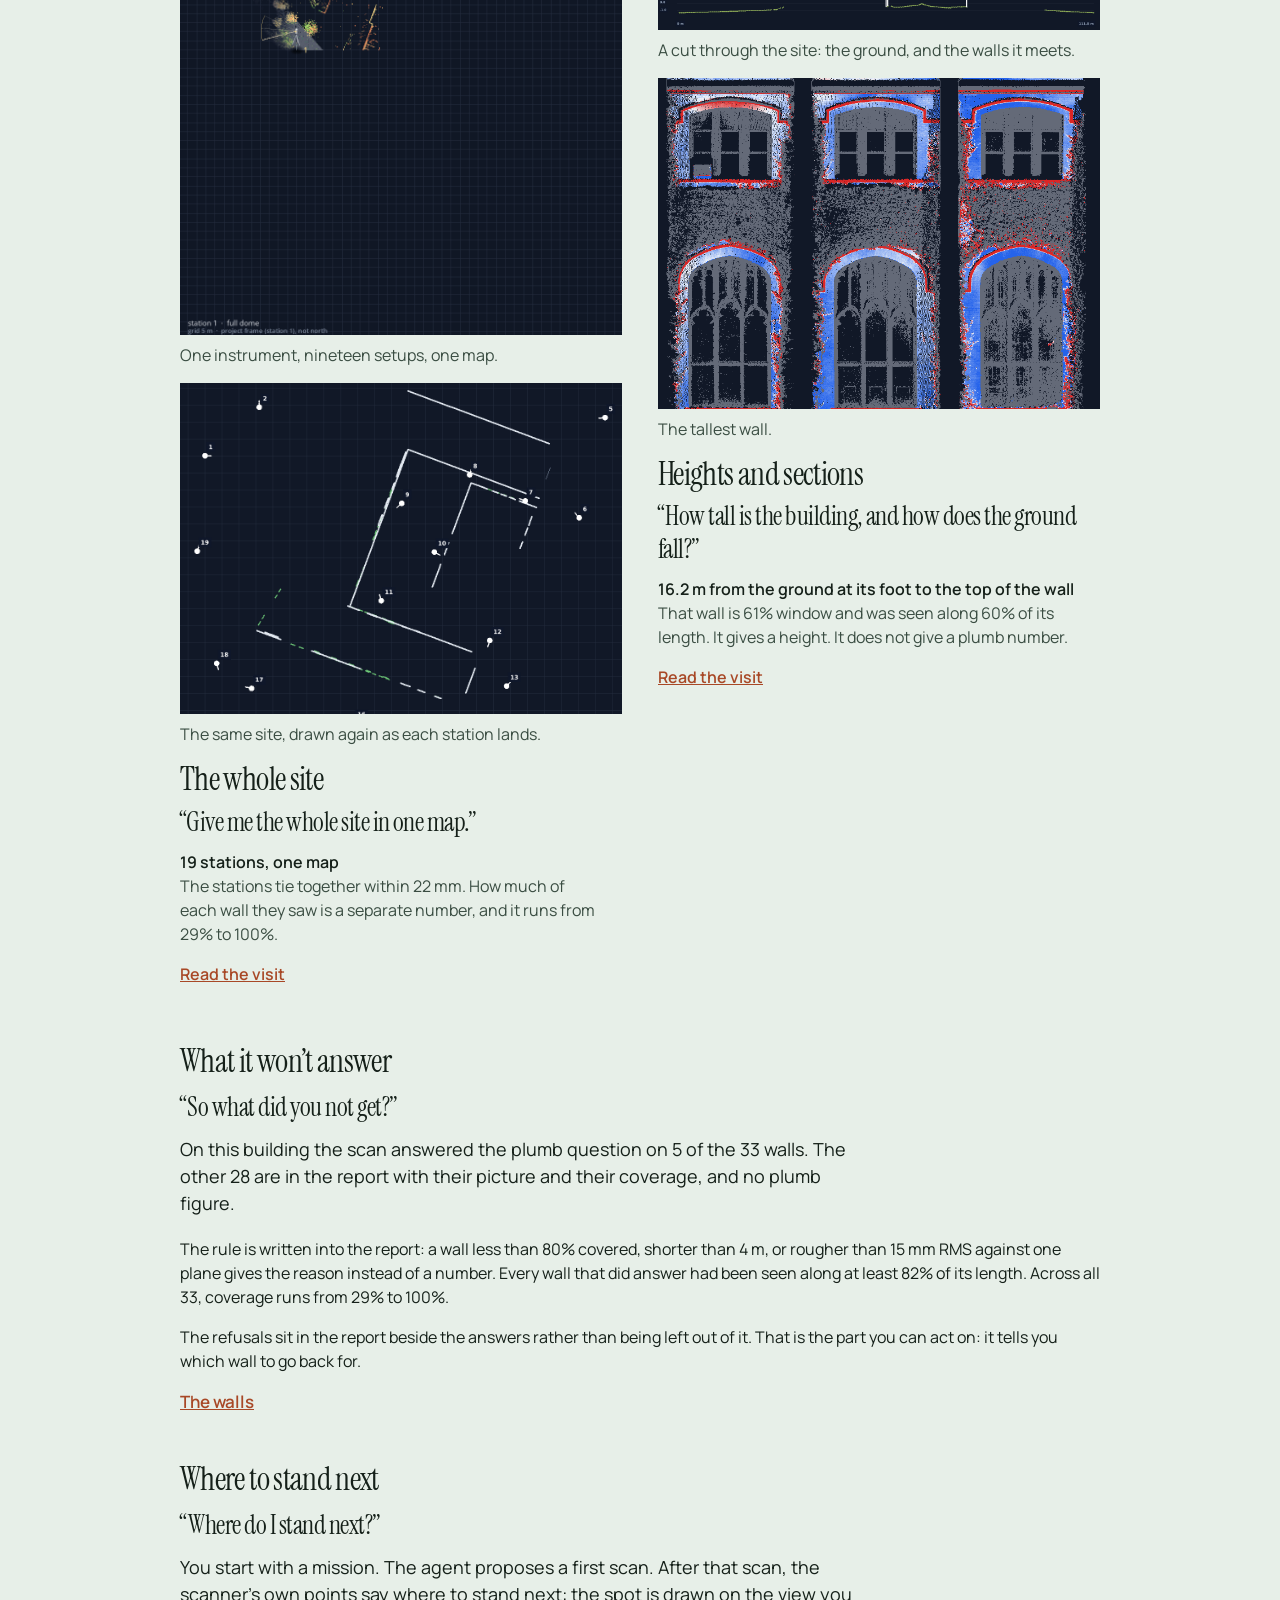
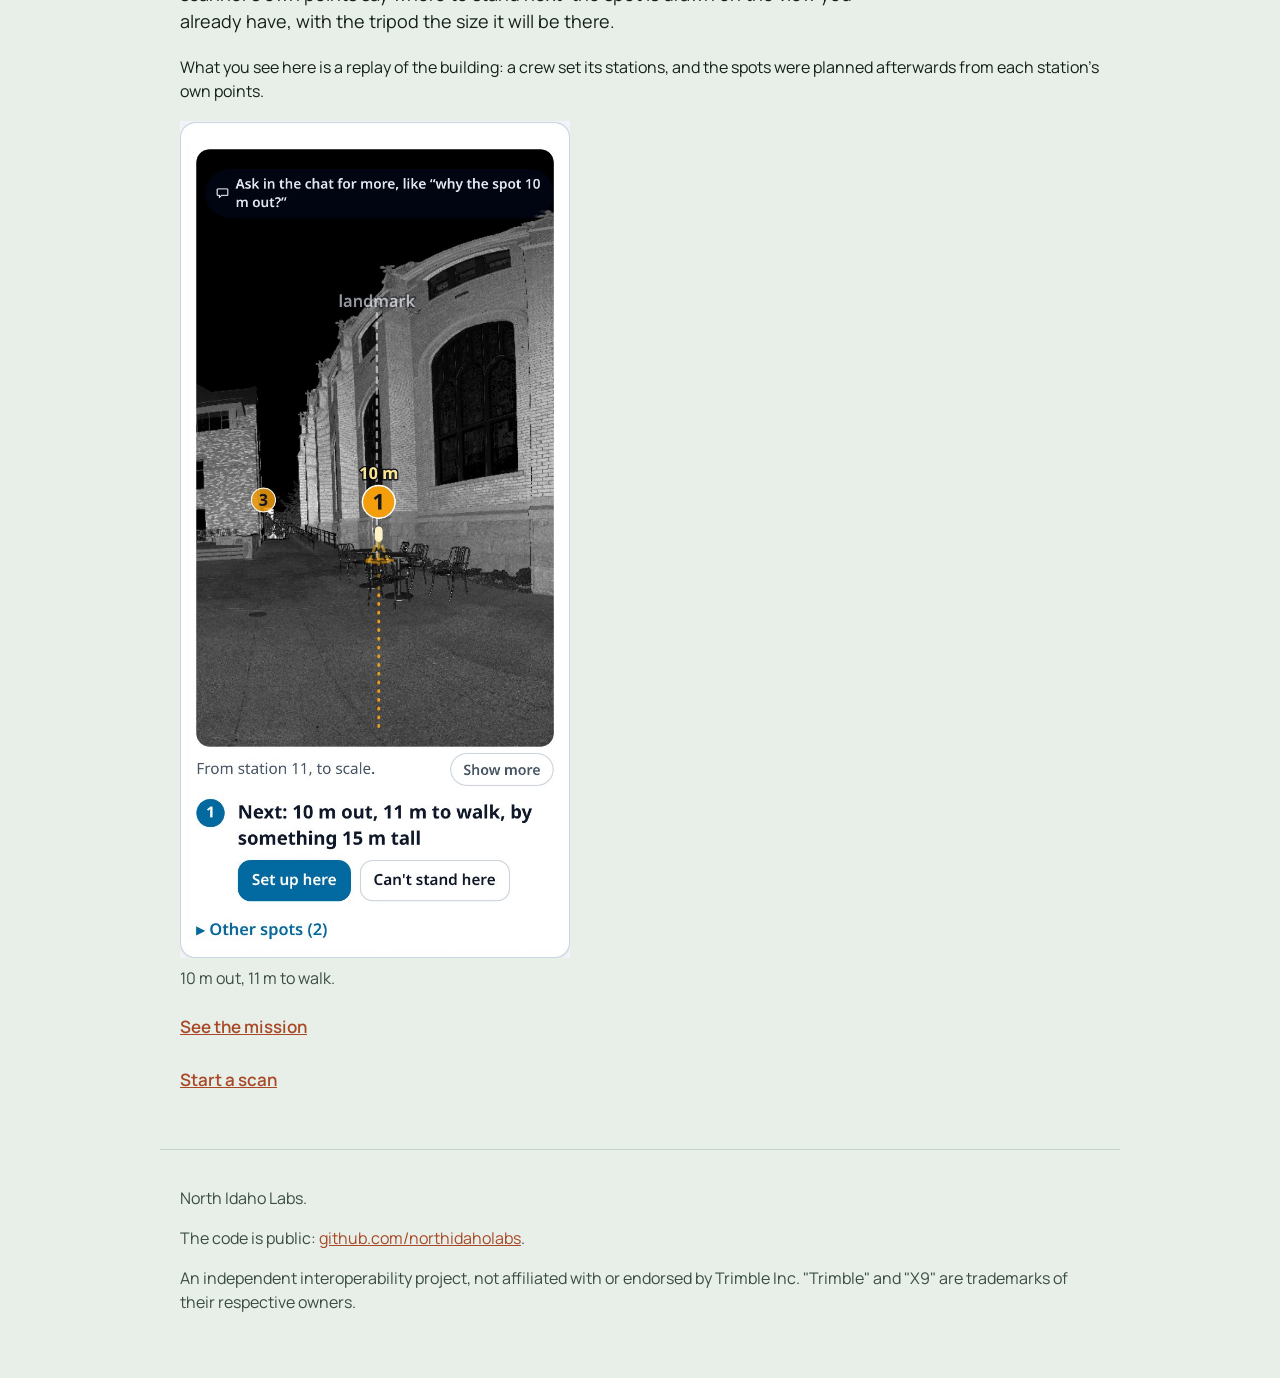
==== commit 9d10f3e1: "Bust the cached scan film so a reload fetches the new one. Co-authored-by: Cursor <cursoragent@curso" ====
--- a/index.html
+++ b/index.html
@@ -77,7 +77,7 @@
     <figure>
       <picture>
         <source srcset="img/admin-plan.jpg" media="(prefers-reduced-motion: reduce)">
-        <img class="plan" src="img/admin-scan.gif" alt="A demonstration scan of a building. One instrument moves through the nineteen setups, and at each stop the dome it measured joins the map.">
+        <img class="plan" src="img/admin-scan.gif?v=3" alt="A demonstration scan of a building. One instrument moves through the nineteen setups, and at each stop the dome it measured joins the map.">
       </picture>
       <figcaption>One instrument, nineteen setups, one map.</figcaption>
     </figure>
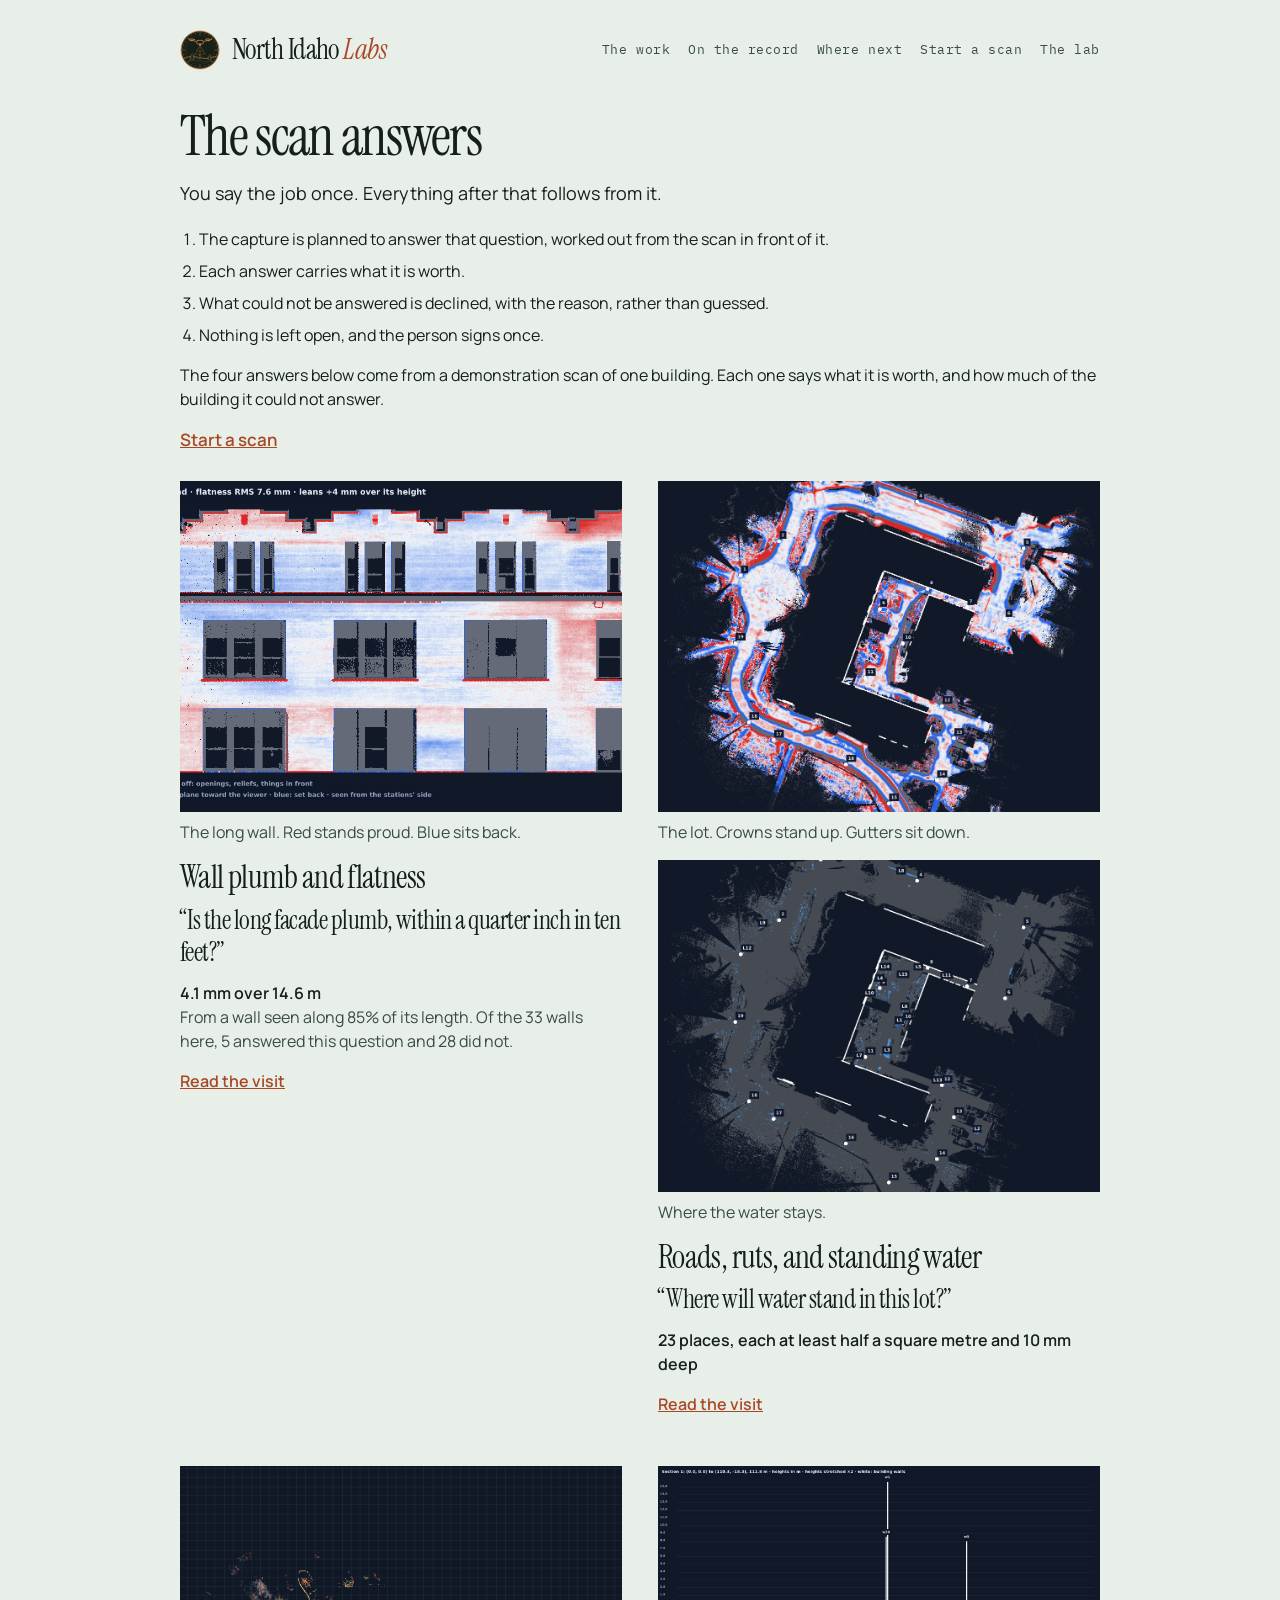
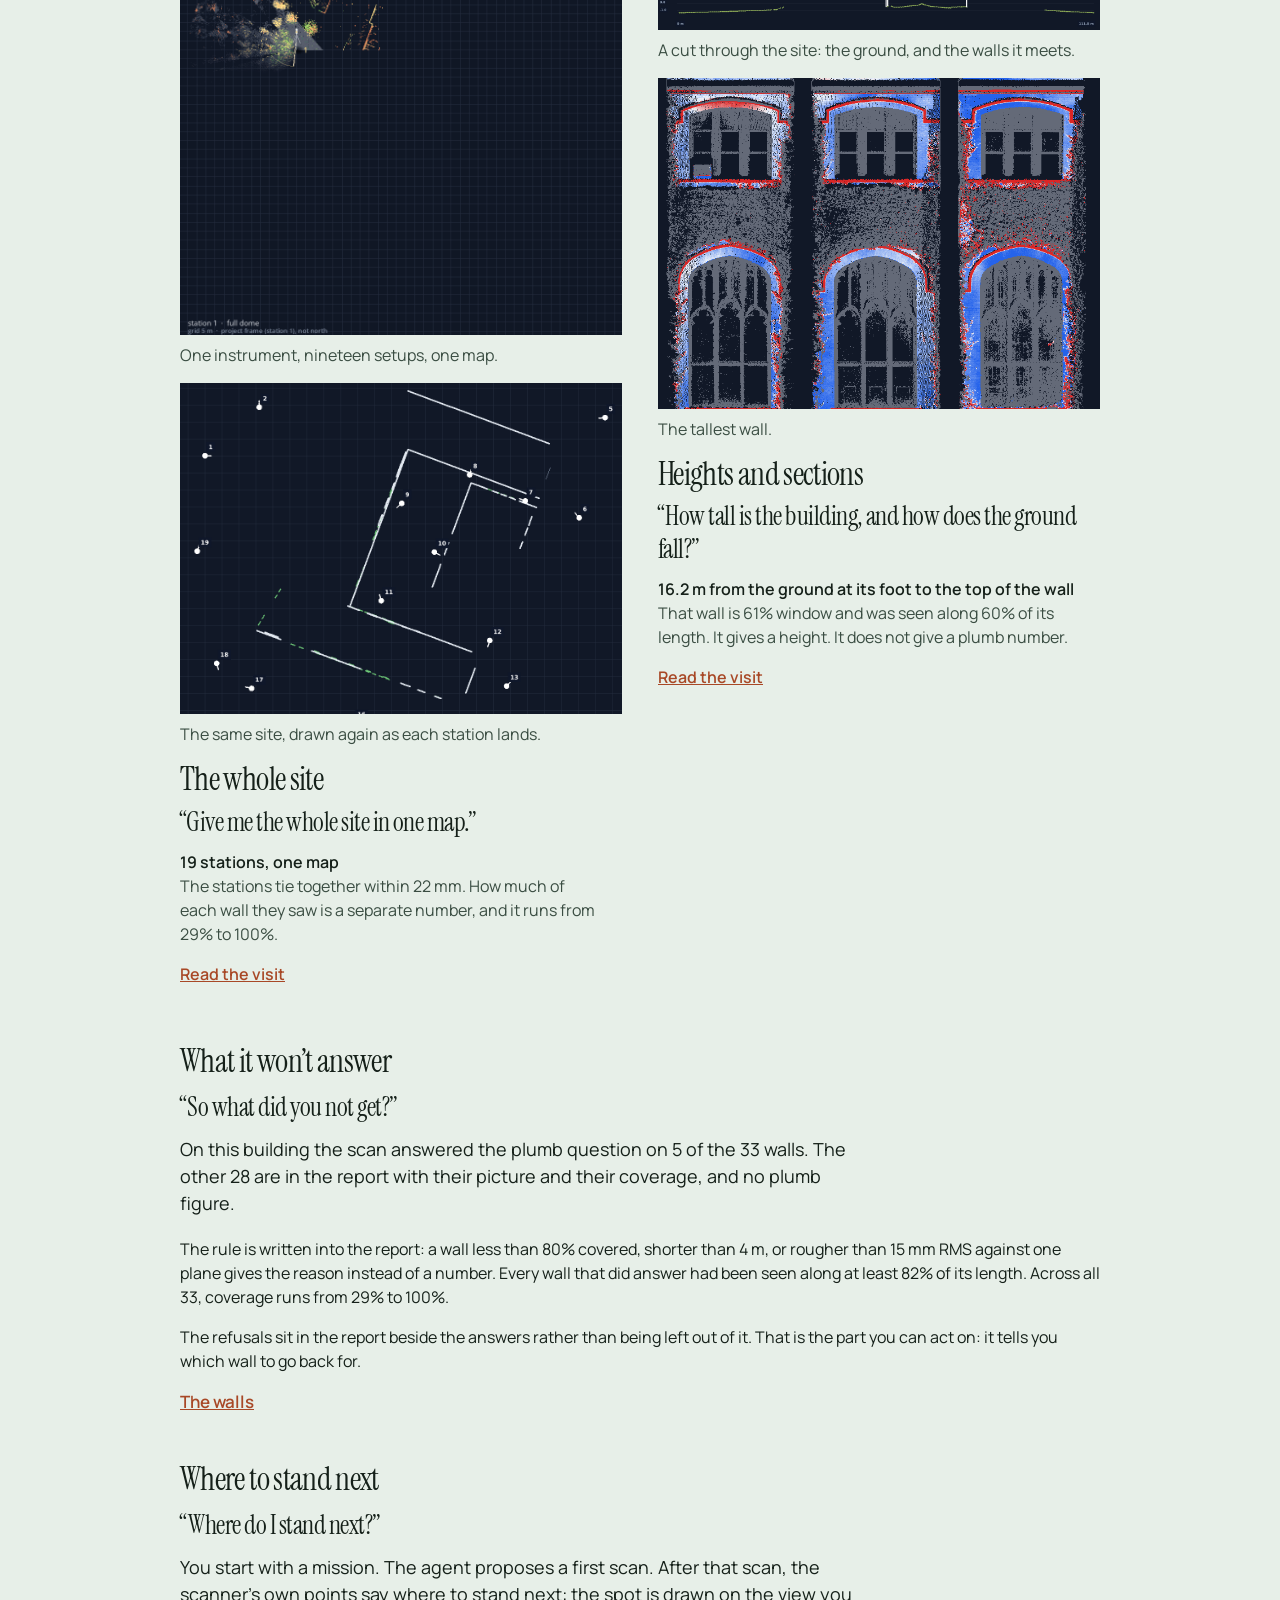
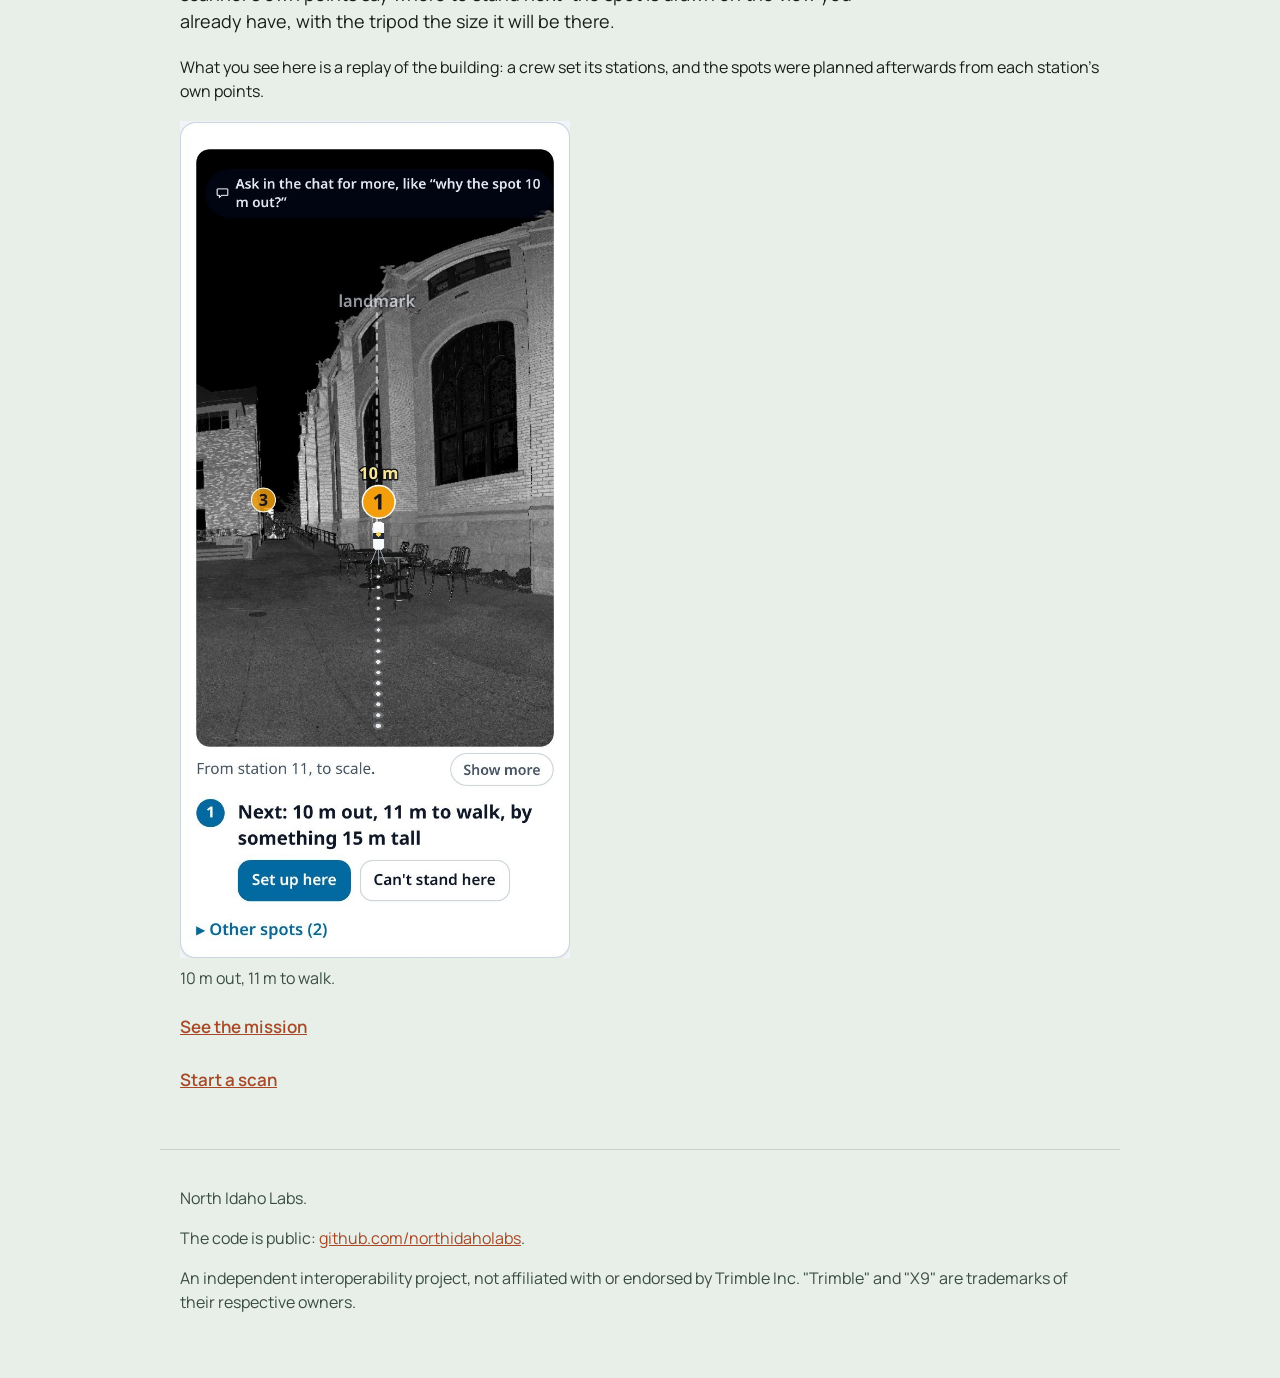
==== commit 6bc32770: "Draw the next setup as a shaded scanner on a dotted walk. Co-authored-by: Cursor <cursoragent@cursor" ====
--- a/index.html
+++ b/index.html
@@ -123,7 +123,7 @@
 <p class="lede">You start with a mission. The agent proposes a first scan. After that scan, the scanner's own points say where to stand next: the spot is drawn on the view you already have, with the tripod the size it will be there.</p>
 <p>What you see here is a replay of the building: a crew set its stations, and the spots were planned afterwards from each station's own points.</p>
 <figure>
-  <img src="img/next-station.jpg" width="358" height="768" style="max-width:390px" alt="Station 11's view in a demonstration scan, with the next spot drawn as a tripod at real size 10 m away, the walking path to it and a nearby landmark.">
+  <img src="img/next-station.jpg?v=2" width="358" height="768" style="max-width:390px" alt="Station 11's view in a demonstration scan, with the next spot drawn as a tripod at real size 10 m away, the walking path to it and a nearby landmark.">
   <figcaption>10 m out, 11 m to walk.</figcaption>
 </figure>
 <p class="ask"><a href="visit.html#mission-run">See the mission</a></p>
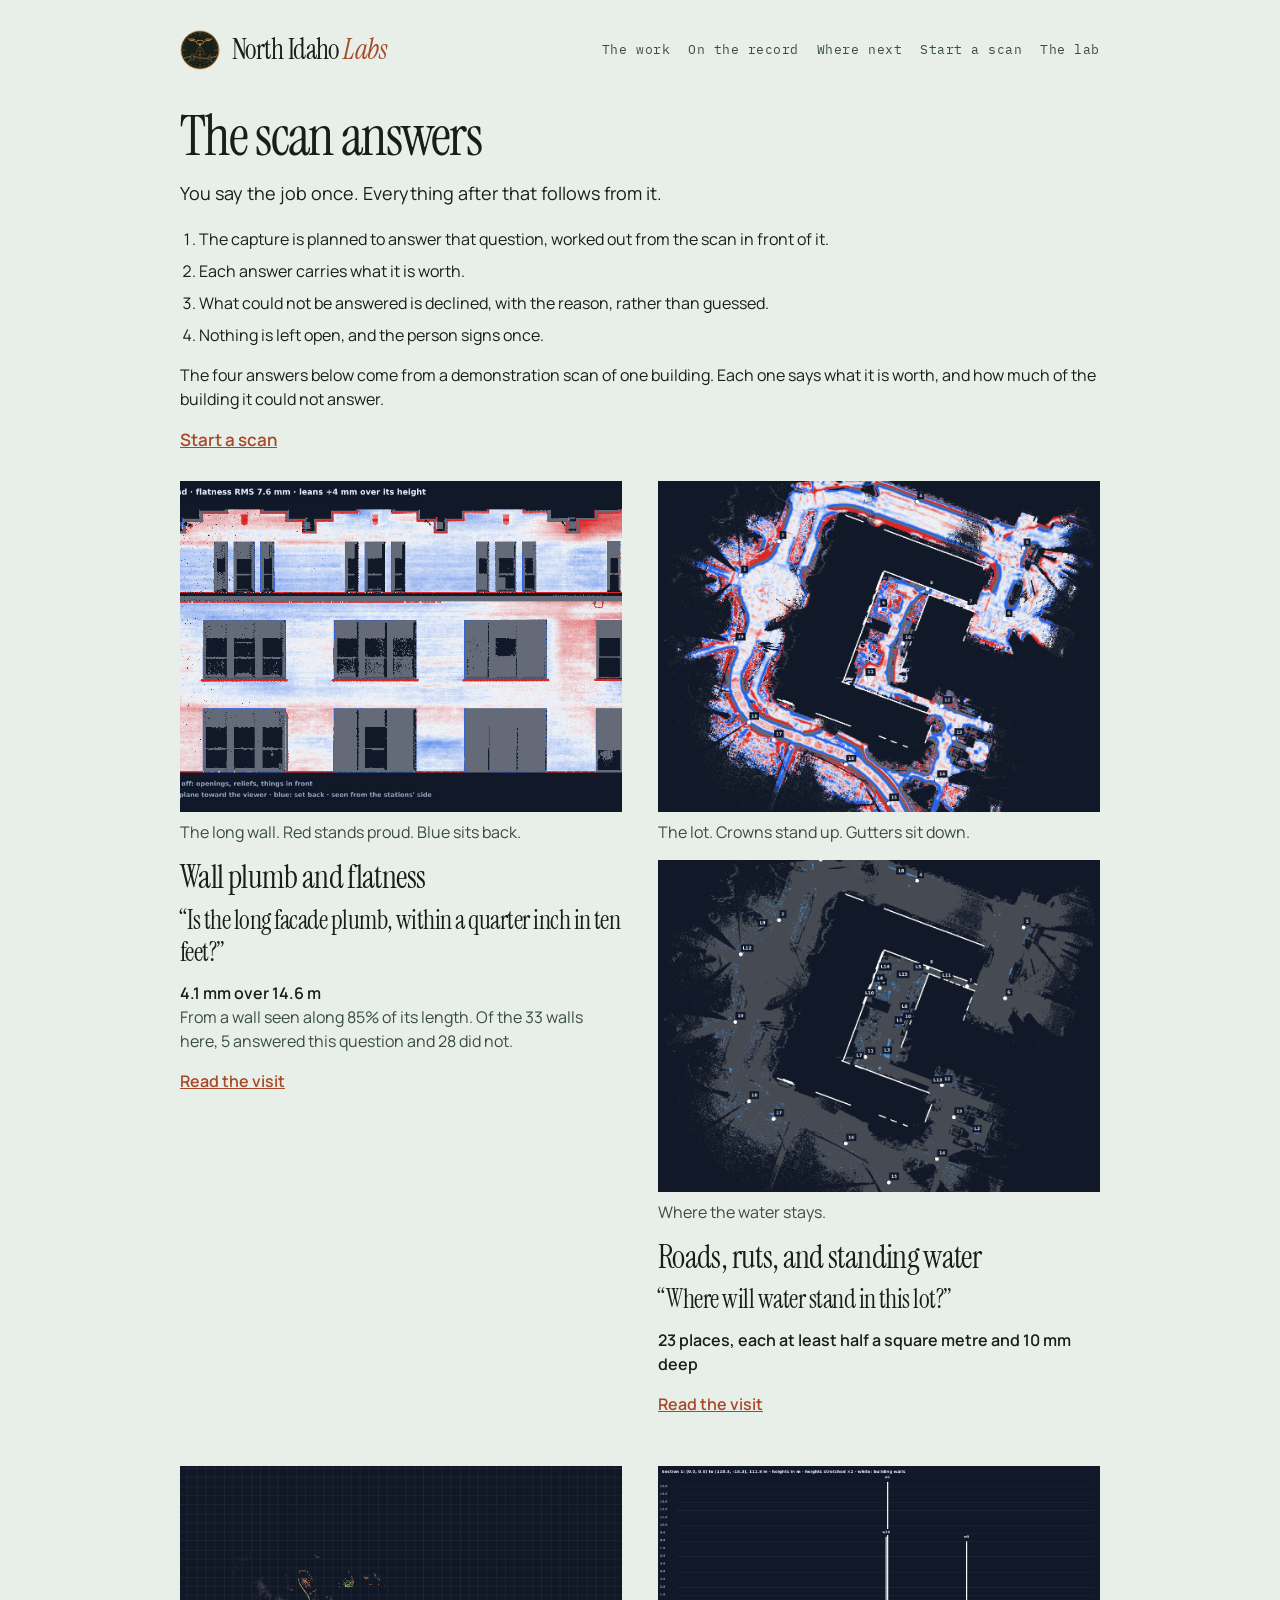
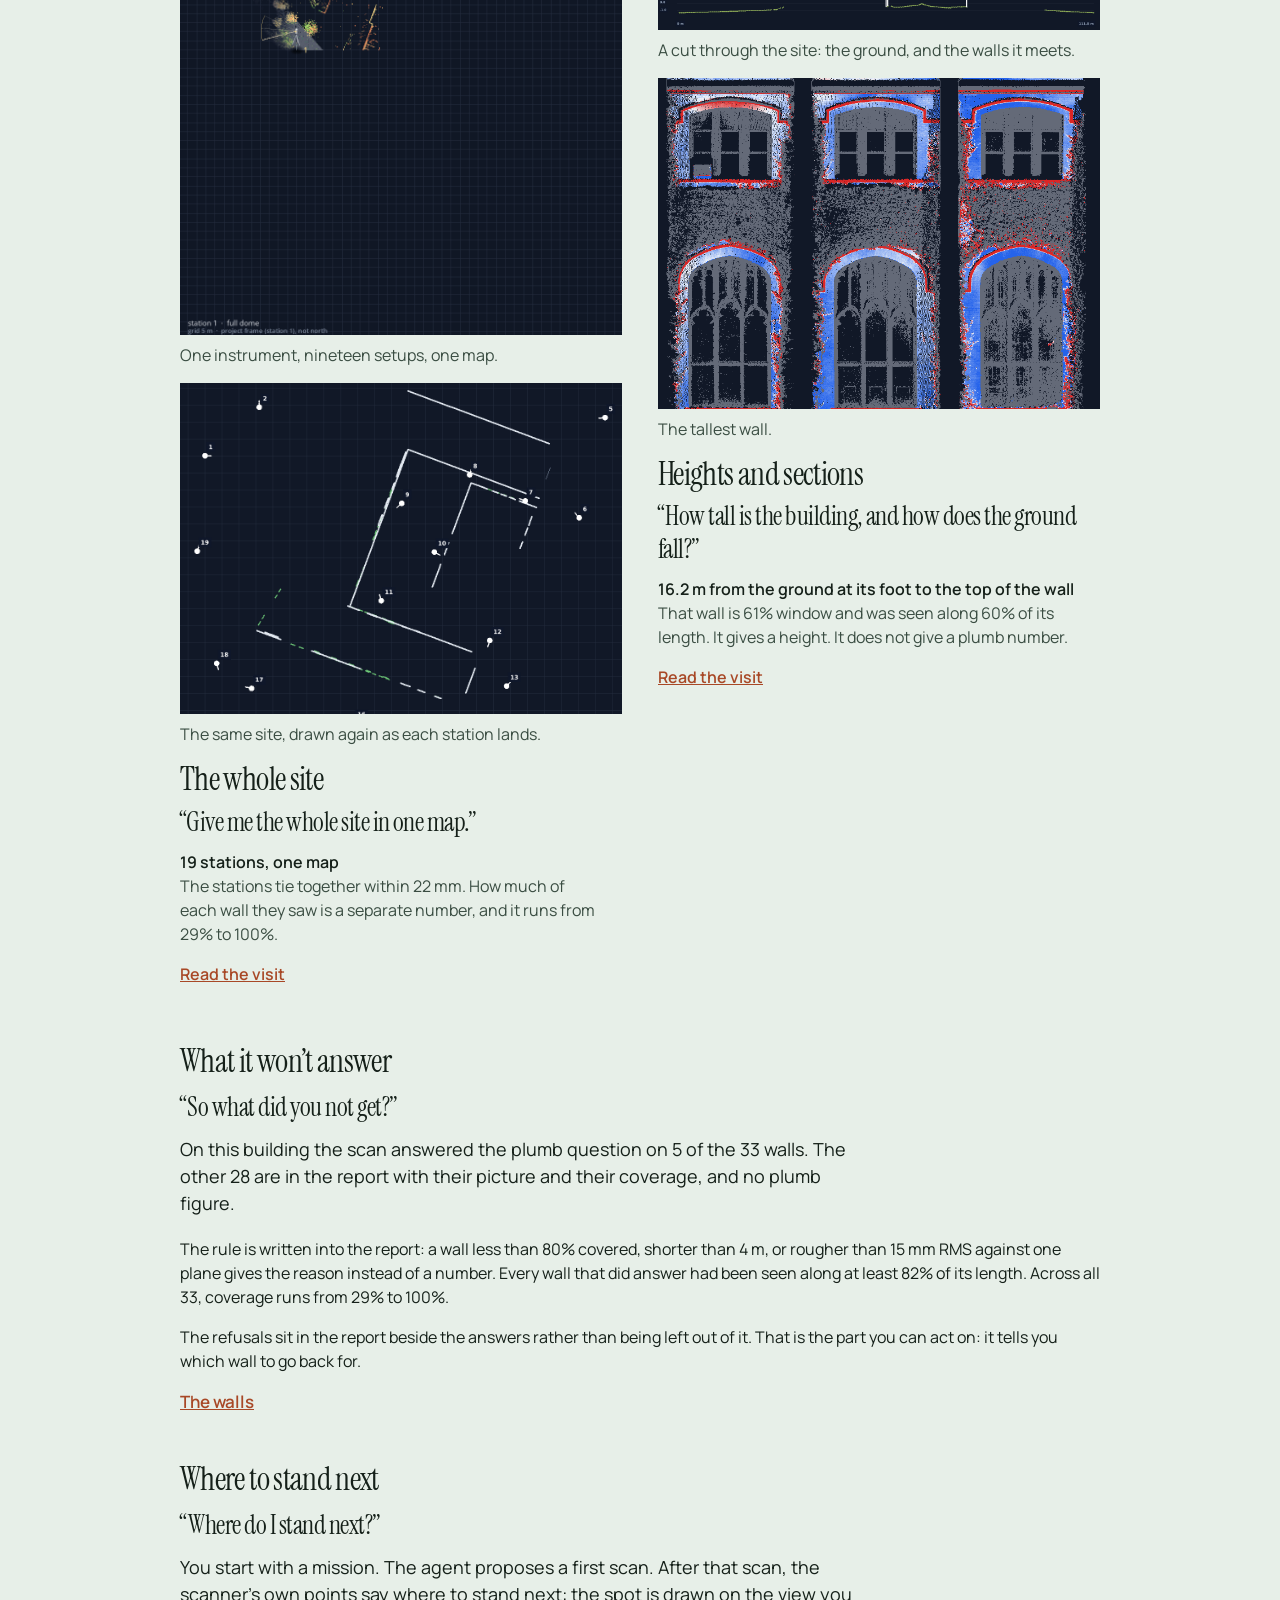
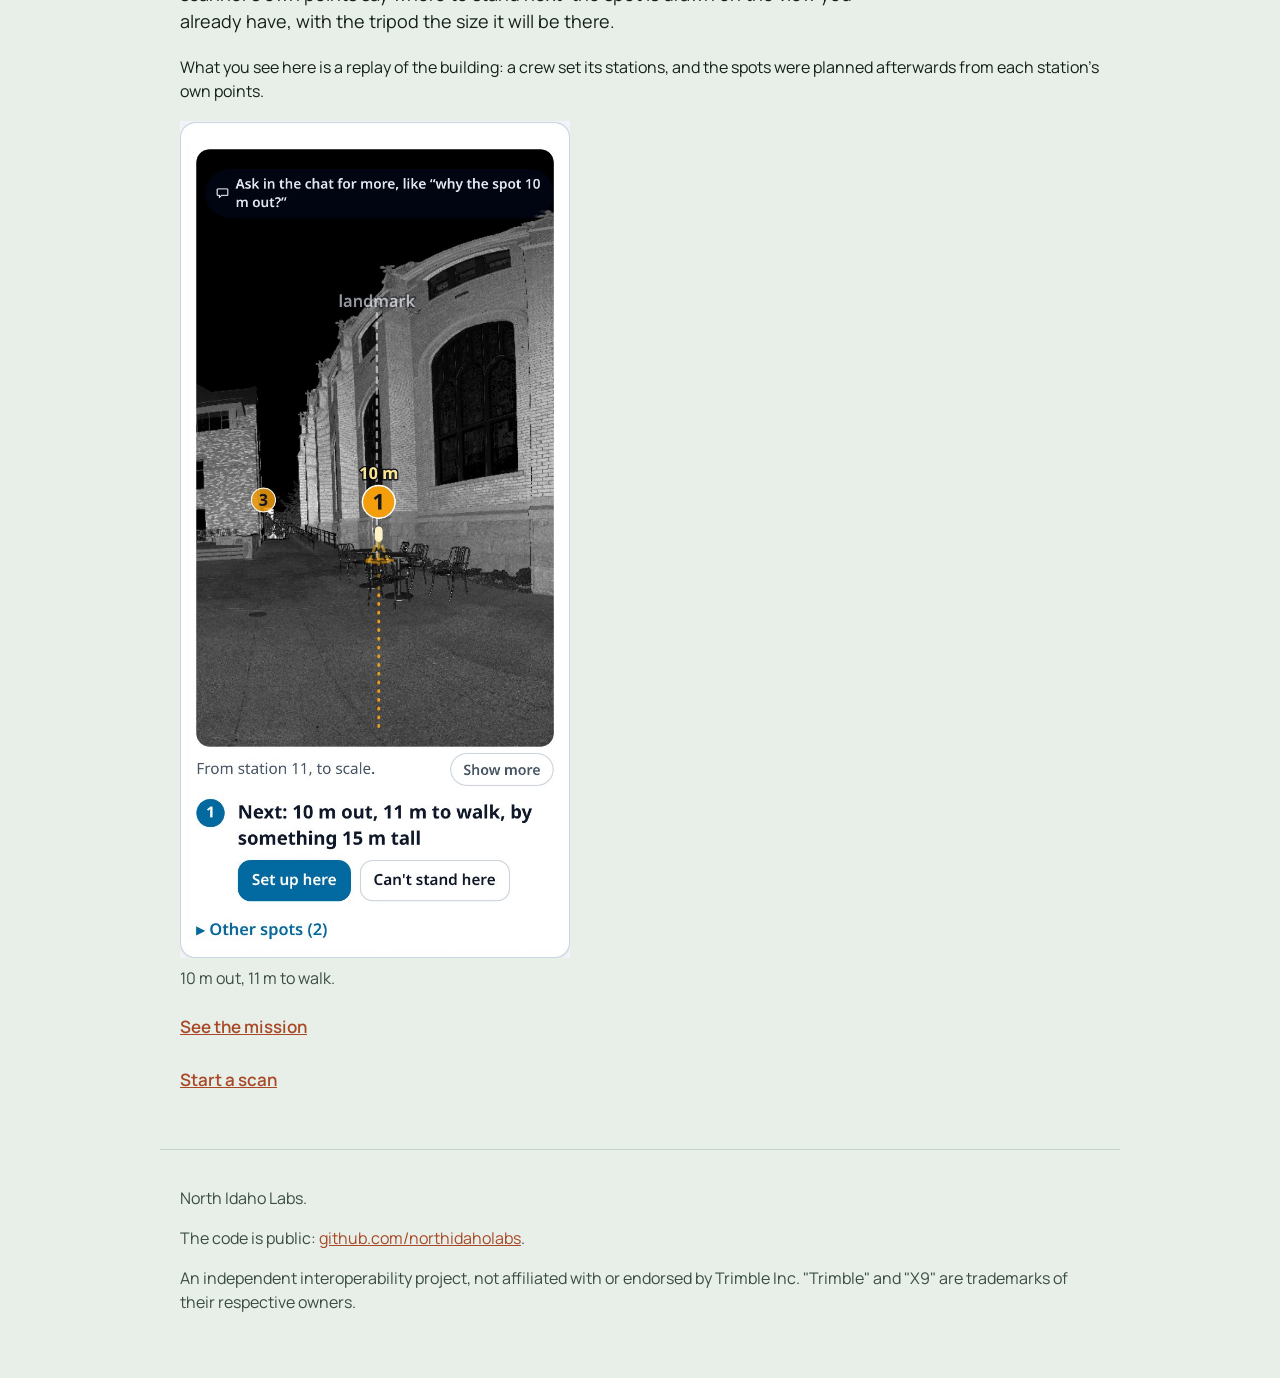
==== commit 833253d2: "Revert "Draw the next setup as a shaded scanner on a dotted walk." This reverts commit 6bc32770b0c78" ====
--- a/index.html
+++ b/index.html
@@ -123,7 +123,7 @@
 <p class="lede">You start with a mission. The agent proposes a first scan. After that scan, the scanner's own points say where to stand next: the spot is drawn on the view you already have, with the tripod the size it will be there.</p>
 <p>What you see here is a replay of the building: a crew set its stations, and the spots were planned afterwards from each station's own points.</p>
 <figure>
-  <img src="img/next-station.jpg?v=2" width="358" height="768" style="max-width:390px" alt="Station 11's view in a demonstration scan, with the next spot drawn as a tripod at real size 10 m away, the walking path to it and a nearby landmark.">
+  <img src="img/next-station.jpg" width="358" height="768" style="max-width:390px" alt="Station 11's view in a demonstration scan, with the next spot drawn as a tripod at real size 10 m away, the walking path to it and a nearby landmark.">
   <figcaption>10 m out, 11 m to walk.</figcaption>
 </figure>
 <p class="ask"><a href="visit.html#mission-run">See the mission</a></p>
